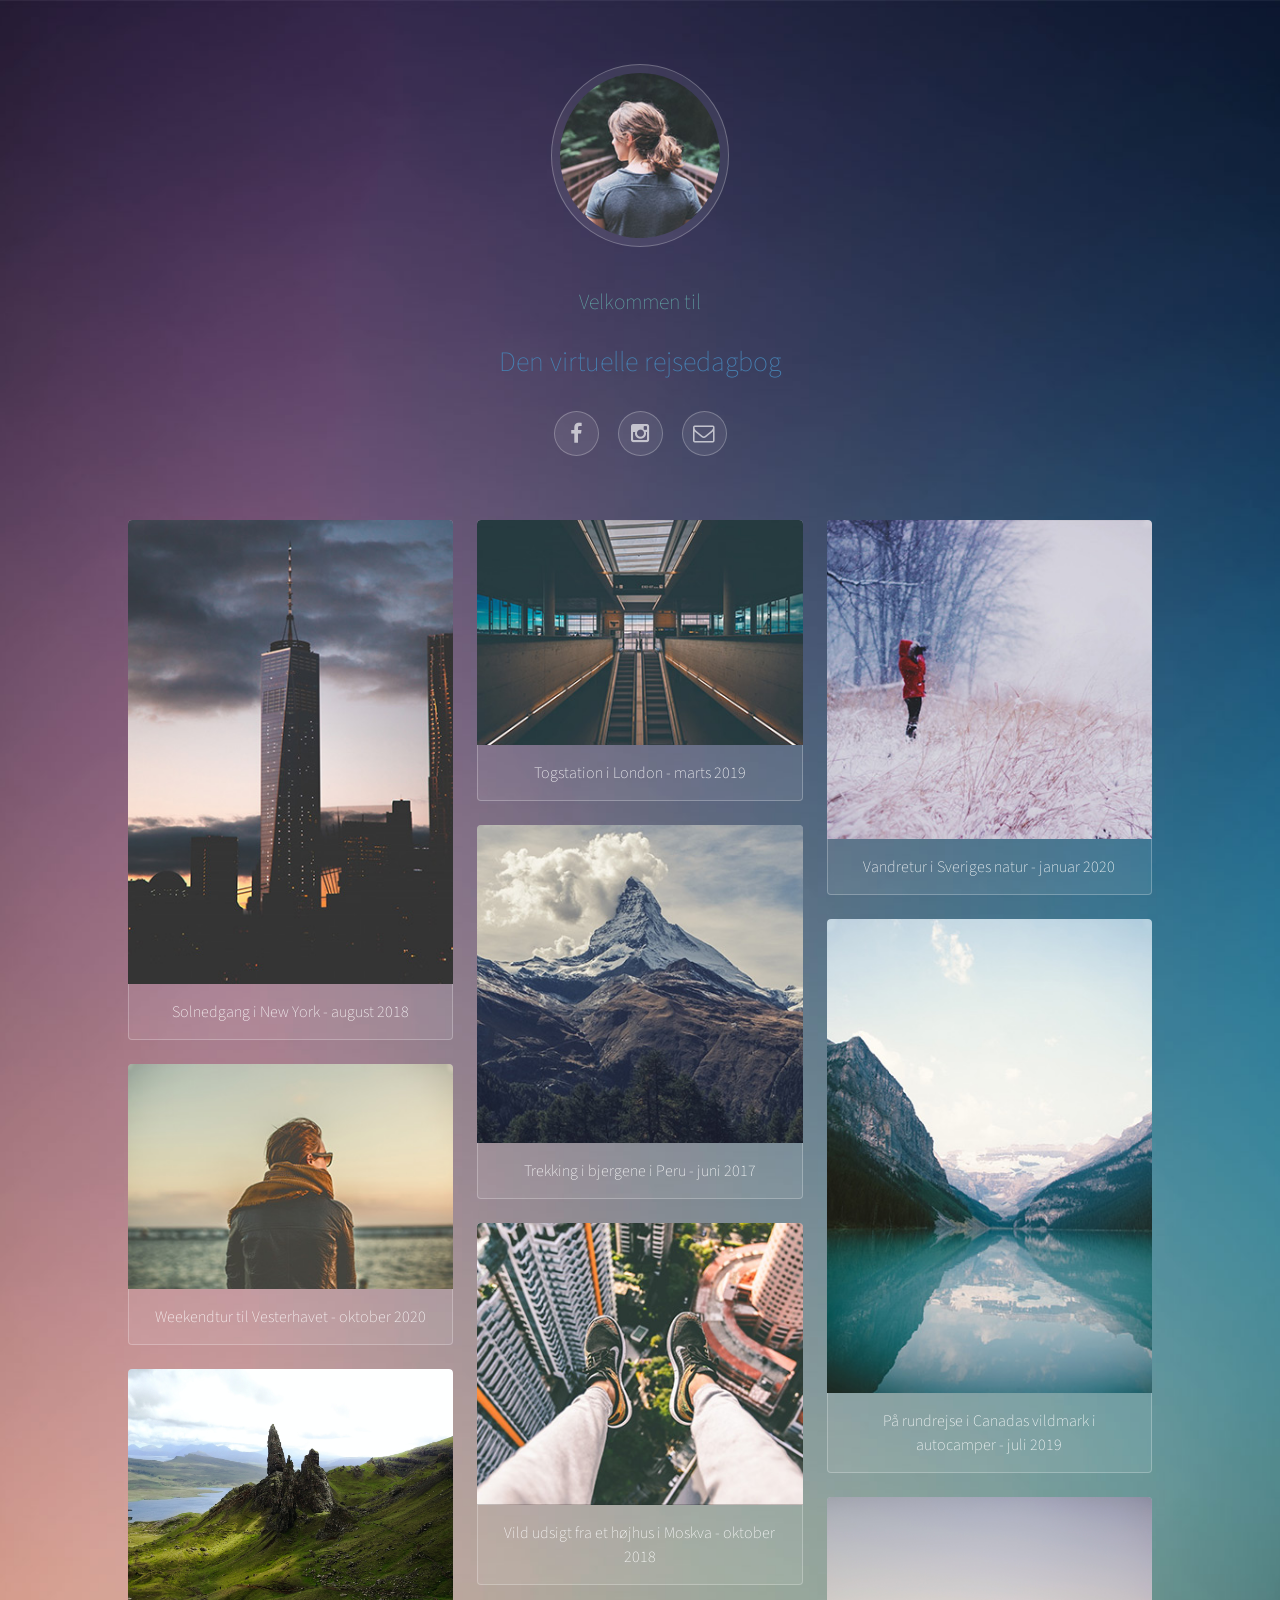
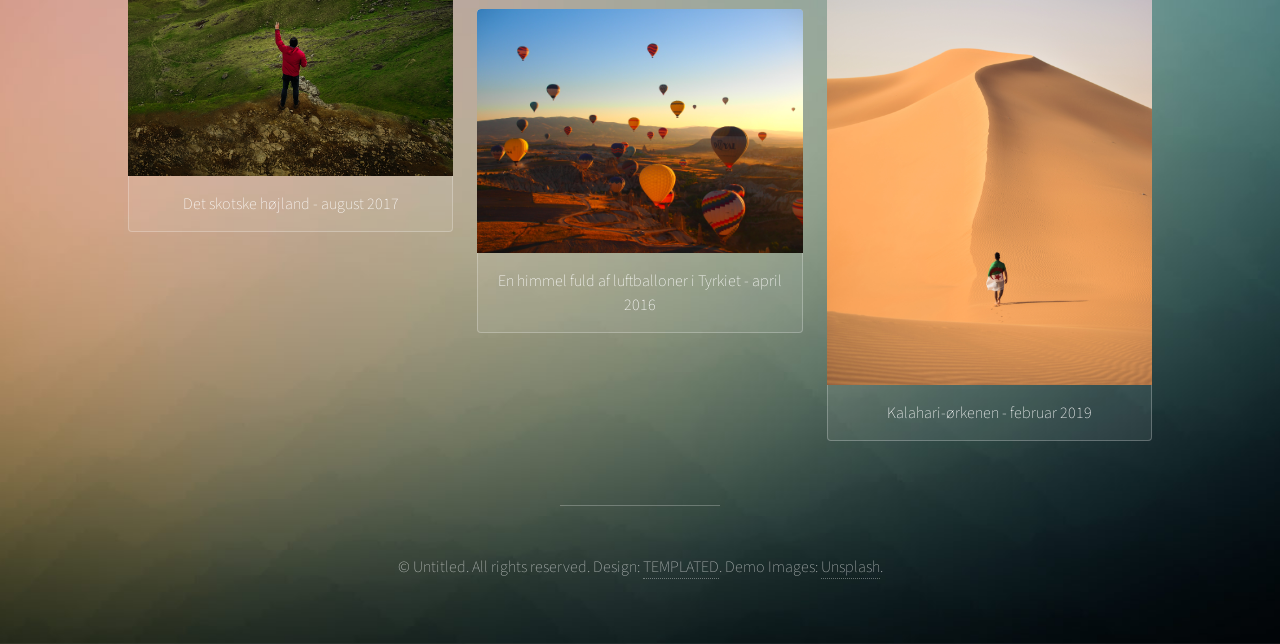
==== index.html @ 6061b87e "sgsg" ====
<!DOCTYPE HTML>
<!--
	Visualize by TEMPLATED
	templated.co @templatedco
	Released for free under the Creative Commons Attribution 3.0 license (templated.co/license)
-->
<html>
	<head>
		<title>Den virtuelle rejsedagbog</title>
		<meta charset="utf-8" />
		<meta name="viewport" content="width=device-width, initial-scale=1" />
		<link rel="stylesheet" href="assets/css/main.css" />
	</head>
	<body>

		<!-- Wrapper -->
			<div id="wrapper">

				<!-- Header -->
					<header id="header">
						<span class="avatar"><img src="images/avatar.jpg" alt="" /></span>

						<h2 style="color:CadetBlue;">Velkommen til</h2>

						<h1 style="color:SteelBlue;">Den virtuelle rejsedagbog</h1>
						<ul class="icons">
							<li><a href="#" class="icon style2 fa-facebook"><span class="label">Facebook</span></a></li>
							<li><a href="#" class="icon style2 fa-instagram"><span class="label">Instagram</span></a></li>
							<li><a href="#" class="icon style2 fa-envelope-o"><span class="label">Email</span></a></li>
						</ul>
					</header>

				<!-- Main -->
					<section id="main">

						<!-- Thumbnails -->
							<section class="thumbnails">
								<div>
									<a href="images/fulls/01.jpg">
										<img src="images/thumbs/01.jpg" alt="" />
										<h3>Solnedgang i New York - august 2018</h3>

									</a>
									<a href="images/fulls/02.jpg">
										<img src="images/thumbs/02.jpg" alt="" />
										<h3>Weekendtur til Vesterhavet - oktober 2020</h3>
									</a>
									<a href="images/fulls/08.jpg">
										<img src="images/thumbs/08.jpg" alt="" />
										<h3>Det skotske højland - august 2017</h3>

									</a>
								</div>
								<div>
									<a href="images/fulls/03.jpg">
										<img src="images/thumbs/03.jpg" alt="" />
										<h3>Togstation i London - marts 2019</h3>
									</a>
									<a href="images/fulls/04.jpg">
										<img src="images/thumbs/04.jpg" alt="" />
										<h3>Trekking i bjergene i Peru - juni 2017</h3>
									</a>
									<a href="images/fulls/05.jpg">
										<img src="images/thumbs/05.jpg" alt="" />
										<h3>Vild udsigt fra et højhus i Moskva - oktober 2018</h3>
									</a>
									<a href="images/fulls/10.jpg">
										<img src="images/thumbs/10.jpg" alt="" />
										<h3>En himmel fuld af luftballoner i Tyrkiet - april 2016</h3>
									</a>
								</div>
								<div>
									<a href="images/fulls/06.jpg">
										<img src="images/thumbs/06.jpg" alt="" />
										<h3>Vandretur i Sveriges natur - januar 2020</h3>
									</a>
									<a href="images/fulls/07.jpg">
										<img src="images/thumbs/07.jpg" alt="" />
										<h3>På rundrejse i Canadas vildmark i autocamper - juli 2019</h3>
									</a>
									<a href="images/fulls/09.jpg">
										<img src="images/thumbs/09.jpg" alt="" />
										<h3>Kalahari-ørkenen - februar 2019</h3>
									</a>
								</div>
							</section>

					</section>

				<!-- Footer -->
					<footer id="footer">
						<p>&copy; Untitled. All rights reserved. Design: <a href="http://templated.co">TEMPLATED</a>. Demo Images: <a href="http://unsplash.com">Unsplash</a>.</p>
					</footer>

			</div>

		<!-- Scripts -->
			<script src="assets/js/jquery.min.js"></script>
			<script src="assets/js/jquery.poptrox.min.js"></script>
			<script src="assets/js/skel.min.js"></script>
			<script src="assets/js/main.js"></script>

	</body>
</html>
---- assets/css/main.css ----
@charset "UTF-8";
@import url(font-awesome.min.css);
@import url("http://fonts.googleapis.com/css?family=Source+Sans+Pro:200");

/*
	Visualize by TEMPLATED
	templated.co @templatedco
	Released for free under the Creative Commons Attribution 3.0 license (templated.co/license)
*/

/* Reset */

	html, body, div, span, applet, object, iframe, h1, h2, h3, h4, h5, h6, p, blockquote, pre, a, abbr, acronym, address, big, cite, code, del, dfn, em, img, ins, kbd, q, s, samp, small, strike, strong, sub, sup, tt, var, b, u, i, center, dl, dt, dd, ol, ul, li, fieldset, form, label, legend, table, caption, tbody, tfoot, thead, tr, th, td, article, aside, canvas, details, embed, figure, figcaption, footer, header, hgroup, menu, nav, output, ruby, section, summary, time, mark, audio, video {
		margin: 0;
		padding: 0;
		border: 0;
		font-size: 100%;
		font: inherit;
		vertical-align: baseline;
	}

	article, aside, details, figcaption, figure, footer, header, hgroup, menu, nav, section {
		display: block;
	}

	body {
		line-height: 1;
	}

	ol, ul {
		list-style: none;
	}

	blockquote, q {
		quotes: none;
	}

	blockquote:before, blockquote:after, q:before, q:after {
		content: '';
		content: none;
	}

	table {
		border-collapse: collapse;
		border-spacing: 0;
	}

	body {
		-webkit-text-size-adjust: none;
	}

/* Box Model */

	*, *:before, *:after {
		-moz-box-sizing: border-box;
		-webkit-box-sizing: border-box;
		box-sizing: border-box;
	}

/* Grid */

	.row {
		border-bottom: solid 1px transparent;
		-moz-box-sizing: border-box;
		-webkit-box-sizing: border-box;
		box-sizing: border-box;
	}

	.row > * {
		float: left;
		-moz-box-sizing: border-box;
		-webkit-box-sizing: border-box;
		box-sizing: border-box;
	}

	.row:after, .row:before {
		content: '';
		display: block;
		clear: both;
		height: 0;
	}

	.row.uniform > * > :first-child {
		margin-top: 0;
	}

	.row.uniform > * > :last-child {
		margin-bottom: 0;
	}

	.row.\30 \25 > * {
		padding: 0 0 0 0em;
	}

	.row.\30 \25 {
		margin: 0 0 -1px 0em;
	}

	.row.uniform.\30 \25 > * {
		padding: 0em 0 0 0em;
	}

	.row.uniform.\30 \25 {
		margin: 0em 0 -1px 0em;
	}

	.row > * {
		padding: 0 0 0 2em;
	}

	.row {
		margin: 0 0 -1px -2em;
	}

	.row.uniform > * {
		padding: 2em 0 0 2em;
	}

	.row.uniform {
		margin: -2em 0 -1px -2em;
	}

	.row.\32 00\25 > * {
		padding: 0 0 0 4em;
	}

	.row.\32 00\25 {
		margin: 0 0 -1px -4em;
	}

	.row.uniform.\32 00\25 > * {
		padding: 4em 0 0 4em;
	}

	.row.uniform.\32 00\25 {
		margin: -4em 0 -1px -4em;
	}

	.row.\31 50\25 > * {
		padding: 0 0 0 3em;
	}

	.row.\31 50\25 {
		margin: 0 0 -1px -3em;
	}

	.row.uniform.\31 50\25 > * {
		padding: 3em 0 0 3em;
	}

	.row.uniform.\31 50\25 {
		margin: -3em 0 -1px -3em;
	}

	.row.\35 0\25 > * {
		padding: 0 0 0 1em;
	}

	.row.\35 0\25 {
		margin: 0 0 -1px -1em;
	}

	.row.uniform.\35 0\25 > * {
		padding: 1em 0 0 1em;
	}

	.row.uniform.\35 0\25 {
		margin: -1em 0 -1px -1em;
	}

	.row.\32 5\25 > * {
		padding: 0 0 0 0.5em;
	}

	.row.\32 5\25 {
		margin: 0 0 -1px -0.5em;
	}

	.row.uniform.\32 5\25 > * {
		padding: 0.5em 0 0 0.5em;
	}

	.row.uniform.\32 5\25 {
		margin: -0.5em 0 -1px -0.5em;
	}

	.\31 2u, .\31 2u\24 {
		width: 100%;
		clear: none;
		margin-left: 0;
	}

	.\31 1u, .\31 1u\24 {
		width: 91.6666666667%;
		clear: none;
		margin-left: 0;
	}

	.\31 0u, .\31 0u\24 {
		width: 83.3333333333%;
		clear: none;
		margin-left: 0;
	}

	.\39 u, .\39 u\24 {
		width: 75%;
		clear: none;
		margin-left: 0;
	}

	.\38 u, .\38 u\24 {
		width: 66.6666666667%;
		clear: none;
		margin-left: 0;
	}

	.\37 u, .\37 u\24 {
		width: 58.3333333333%;
		clear: none;
		margin-left: 0;
	}

	.\36 u, .\36 u\24 {
		width: 50%;
		clear: none;
		margin-left: 0;
	}

	.\35 u, .\35 u\24 {
		width: 41.6666666667%;
		clear: none;
		margin-left: 0;
	}

	.\34 u, .\34 u\24 {
		width: 33.3333333333%;
		clear: none;
		margin-left: 0;
	}

	.\33 u, .\33 u\24 {
		width: 25%;
		clear: none;
		margin-left: 0;
	}

	.\32 u, .\32 u\24 {
		width: 16.6666666667%;
		clear: none;
		margin-left: 0;
	}

	.\31 u, .\31 u\24 {
		width: 8.3333333333%;
		clear: none;
		margin-left: 0;
	}

	.\31 2u\24 + *,
	.\31 1u\24 + *,
	.\31 0u\24 + *,
	.\39 u\24 + *,
	.\38 u\24 + *,
	.\37 u\24 + *,
	.\36 u\24 + *,
	.\35 u\24 + *,
	.\34 u\24 + *,
	.\33 u\24 + *,
	.\32 u\24 + *,
	.\31 u\24 + * {
		clear: left;
	}

	.\-11u {
		margin-left: 91.66667%;
	}

	.\-10u {
		margin-left: 83.33333%;
	}

	.\-9u {
		margin-left: 75%;
	}

	.\-8u {
		margin-left: 66.66667%;
	}

	.\-7u {
		margin-left: 58.33333%;
	}

	.\-6u {
		margin-left: 50%;
	}

	.\-5u {
		margin-left: 41.66667%;
	}

	.\-4u {
		margin-left: 33.33333%;
	}

	.\-3u {
		margin-left: 25%;
	}

	.\-2u {
		margin-left: 16.66667%;
	}

	.\-1u {
		margin-left: 8.33333%;
	}

	@media screen and (max-width: 1680px) {

		.row > * {
			padding: 0 0 0 2em;
		}

		.row {
			margin: 0 0 -1px -2em;
		}

		.row.uniform > * {
			padding: 2em 0 0 2em;
		}

		.row.uniform {
			margin: -2em 0 -1px -2em;
		}

		.row.\32 00\25 > * {
			padding: 0 0 0 4em;
		}

		.row.\32 00\25 {
			margin: 0 0 -1px -4em;
		}

		.row.uniform.\32 00\25 > * {
			padding: 4em 0 0 4em;
		}

		.row.uniform.\32 00\25 {
			margin: -4em 0 -1px -4em;
		}

		.row.\31 50\25 > * {
			padding: 0 0 0 3em;
		}

		.row.\31 50\25 {
			margin: 0 0 -1px -3em;
		}

		.row.uniform.\31 50\25 > * {
			padding: 3em 0 0 3em;
		}

		.row.uniform.\31 50\25 {
			margin: -3em 0 -1px -3em;
		}

		.row.\35 0\25 > * {
			padding: 0 0 0 1em;
		}

		.row.\35 0\25 {
			margin: 0 0 -1px -1em;
		}

		.row.uniform.\35 0\25 > * {
			padding: 1em 0 0 1em;
		}

		.row.uniform.\35 0\25 {
			margin: -1em 0 -1px -1em;
		}

		.row.\32 5\25 > * {
			padding: 0 0 0 0.5em;
		}

		.row.\32 5\25 {
			margin: 0 0 -1px -0.5em;
		}

		.row.uniform.\32 5\25 > * {
			padding: 0.5em 0 0 0.5em;
		}

		.row.uniform.\32 5\25 {
			margin: -0.5em 0 -1px -0.5em;
		}

		.\31 2u\28xlarge\29, .\31 2u\24\28xlarge\29 {
			width: 100%;
			clear: none;
			margin-left: 0;
		}

		.\31 1u\28xlarge\29, .\31 1u\24\28xlarge\29 {
			width: 91.6666666667%;
			clear: none;
			margin-left: 0;
		}

		.\31 0u\28xlarge\29, .\31 0u\24\28xlarge\29 {
			width: 83.3333333333%;
			clear: none;
			margin-left: 0;
		}

		.\39 u\28xlarge\29, .\39 u\24\28xlarge\29 {
			width: 75%;
			clear: none;
			margin-left: 0;
		}

		.\38 u\28xlarge\29, .\38 u\24\28xlarge\29 {
			width: 66.6666666667%;
			clear: none;
			margin-left: 0;
		}

		.\37 u\28xlarge\29, .\37 u\24\28xlarge\29 {
			width: 58.3333333333%;
			clear: none;
			margin-left: 0;
		}

		.\36 u\28xlarge\29, .\36 u\24\28xlarge\29 {
			width: 50%;
			clear: none;
			margin-left: 0;
		}

		.\35 u\28xlarge\29, .\35 u\24\28xlarge\29 {
			width: 41.6666666667%;
			clear: none;
			margin-left: 0;
		}

		.\34 u\28xlarge\29, .\34 u\24\28xlarge\29 {
			width: 33.3333333333%;
			clear: none;
			margin-left: 0;
		}

		.\33 u\28xlarge\29, .\33 u\24\28xlarge\29 {
			width: 25%;
			clear: none;
			margin-left: 0;
		}

		.\32 u\28xlarge\29, .\32 u\24\28xlarge\29 {
			width: 16.6666666667%;
			clear: none;
			margin-left: 0;
		}

		.\31 u\28xlarge\29, .\31 u\24\28xlarge\29 {
			width: 8.3333333333%;
			clear: none;
			margin-left: 0;
		}

		.\31 2u\24\28xlarge\29 + *,
		.\31 1u\24\28xlarge\29 + *,
		.\31 0u\24\28xlarge\29 + *,
		.\39 u\24\28xlarge\29 + *,
		.\38 u\24\28xlarge\29 + *,
		.\37 u\24\28xlarge\29 + *,
		.\36 u\24\28xlarge\29 + *,
		.\35 u\24\28xlarge\29 + *,
		.\34 u\24\28xlarge\29 + *,
		.\33 u\24\28xlarge\29 + *,
		.\32 u\24\28xlarge\29 + *,
		.\31 u\24\28xlarge\29 + * {
			clear: left;
		}

		.\-11u\28xlarge\29 {
			margin-left: 91.66667%;
		}

		.\-10u\28xlarge\29 {
			margin-left: 83.33333%;
		}

		.\-9u\28xlarge\29 {
			margin-left: 75%;
		}

		.\-8u\28xlarge\29 {
			margin-left: 66.66667%;
		}

		.\-7u\28xlarge\29 {
			margin-left: 58.33333%;
		}

		.\-6u\28xlarge\29 {
			margin-left: 50%;
		}

		.\-5u\28xlarge\29 {
			margin-left: 41.66667%;
		}

		.\-4u\28xlarge\29 {
			margin-left: 33.33333%;
		}

		.\-3u\28xlarge\29 {
			margin-left: 25%;
		}

		.\-2u\28xlarge\29 {
			margin-left: 16.66667%;
		}

		.\-1u\28xlarge\29 {
			margin-left: 8.33333%;
		}

	}

	@media screen and (max-width: 1280px) {

		.row > * {
			padding: 0 0 0 2em;
		}

		.row {
			margin: 0 0 -1px -2em;
		}

		.row.uniform > * {
			padding: 2em 0 0 2em;
		}

		.row.uniform {
			margin: -2em 0 -1px -2em;
		}

		.row.\32 00\25 > * {
			padding: 0 0 0 4em;
		}

		.row.\32 00\25 {
			margin: 0 0 -1px -4em;
		}

		.row.uniform.\32 00\25 > * {
			padding: 4em 0 0 4em;
		}

		.row.uniform.\32 00\25 {
			margin: -4em 0 -1px -4em;
		}

		.row.\31 50\25 > * {
			padding: 0 0 0 3em;
		}

		.row.\31 50\25 {
			margin: 0 0 -1px -3em;
		}

		.row.uniform.\31 50\25 > * {
			padding: 3em 0 0 3em;
		}

		.row.uniform.\31 50\25 {
			margin: -3em 0 -1px -3em;
		}

		.row.\35 0\25 > * {
			padding: 0 0 0 1em;
		}

		.row.\35 0\25 {
			margin: 0 0 -1px -1em;
		}

		.row.uniform.\35 0\25 > * {
			padding: 1em 0 0 1em;
		}

		.row.uniform.\35 0\25 {
			margin: -1em 0 -1px -1em;
		}

		.row.\32 5\25 > * {
			padding: 0 0 0 0.5em;
		}

		.row.\32 5\25 {
			margin: 0 0 -1px -0.5em;
		}

		.row.uniform.\32 5\25 > * {
			padding: 0.5em 0 0 0.5em;
		}

		.row.uniform.\32 5\25 {
			margin: -0.5em 0 -1px -0.5em;
		}

		.\31 2u\28large\29, .\31 2u\24\28large\29 {
			width: 100%;
			clear: none;
			margin-left: 0;
		}

		.\31 1u\28large\29, .\31 1u\24\28large\29 {
			width: 91.6666666667%;
			clear: none;
			margin-left: 0;
		}

		.\31 0u\28large\29, .\31 0u\24\28large\29 {
			width: 83.3333333333%;
			clear: none;
			margin-left: 0;
		}

		.\39 u\28large\29, .\39 u\24\28large\29 {
			width: 75%;
			clear: none;
			margin-left: 0;
		}

		.\38 u\28large\29, .\38 u\24\28large\29 {
			width: 66.6666666667%;
			clear: none;
			margin-left: 0;
		}

		.\37 u\28large\29, .\37 u\24\28large\29 {
			width: 58.3333333333%;
			clear: none;
			margin-left: 0;
		}

		.\36 u\28large\29, .\36 u\24\28large\29 {
			width: 50%;
			clear: none;
			margin-left: 0;
		}

		.\35 u\28large\29, .\35 u\24\28large\29 {
			width: 41.6666666667%;
			clear: none;
			margin-left: 0;
		}

		.\34 u\28large\29, .\34 u\24\28large\29 {
			width: 33.3333333333%;
			clear: none;
			margin-left: 0;
		}

		.\33 u\28large\29, .\33 u\24\28large\29 {
			width: 25%;
			clear: none;
			margin-left: 0;
		}

		.\32 u\28large\29, .\32 u\24\28large\29 {
			width: 16.6666666667%;
			clear: none;
			margin-left: 0;
		}

		.\31 u\28large\29, .\31 u\24\28large\29 {
			width: 8.3333333333%;
			clear: none;
			margin-left: 0;
		}

		.\31 2u\24\28large\29 + *,
		.\31 1u\24\28large\29 + *,
		.\31 0u\24\28large\29 + *,
		.\39 u\24\28large\29 + *,
		.\38 u\24\28large\29 + *,
		.\37 u\24\28large\29 + *,
		.\36 u\24\28large\29 + *,
		.\35 u\24\28large\29 + *,
		.\34 u\24\28large\29 + *,
		.\33 u\24\28large\29 + *,
		.\32 u\24\28large\29 + *,
		.\31 u\24\28large\29 + * {
			clear: left;
		}

		.\-11u\28large\29 {
			margin-left: 91.66667%;
		}

		.\-10u\28large\29 {
			margin-left: 83.33333%;
		}

		.\-9u\28large\29 {
			margin-left: 75%;
		}

		.\-8u\28large\29 {
			margin-left: 66.66667%;
		}

		.\-7u\28large\29 {
			margin-left: 58.33333%;
		}

		.\-6u\28large\29 {
			margin-left: 50%;
		}

		.\-5u\28large\29 {
			margin-left: 41.66667%;
		}

		.\-4u\28large\29 {
			margin-left: 33.33333%;
		}

		.\-3u\28large\29 {
			margin-left: 25%;
		}

		.\-2u\28large\29 {
			margin-left: 16.66667%;
		}

		.\-1u\28large\29 {
			margin-left: 8.33333%;
		}

	}

	@media screen and (max-width: 980px) {

		.row > * {
			padding: 0 0 0 2em;
		}

		.row {
			margin: 0 0 -1px -2em;
		}

		.row.uniform > * {
			padding: 2em 0 0 2em;
		}

		.row.uniform {
			margin: -2em 0 -1px -2em;
		}

		.row.\32 00\25 > * {
			padding: 0 0 0 4em;
		}

		.row.\32 00\25 {
			margin: 0 0 -1px -4em;
		}

		.row.uniform.\32 00\25 > * {
			padding: 4em 0 0 4em;
		}

		.row.uniform.\32 00\25 {
			margin: -4em 0 -1px -4em;
		}

		.row.\31 50\25 > * {
			padding: 0 0 0 3em;
		}

		.row.\31 50\25 {
			margin: 0 0 -1px -3em;
		}

		.row.uniform.\31 50\25 > * {
			padding: 3em 0 0 3em;
		}

		.row.uniform.\31 50\25 {
			margin: -3em 0 -1px -3em;
		}

		.row.\35 0\25 > * {
			padding: 0 0 0 1em;
		}

		.row.\35 0\25 {
			margin: 0 0 -1px -1em;
		}

		.row.uniform.\35 0\25 > * {
			padding: 1em 0 0 1em;
		}

		.row.uniform.\35 0\25 {
			margin: -1em 0 -1px -1em;
		}

		.row.\32 5\25 > * {
			padding: 0 0 0 0.5em;
		}

		.row.\32 5\25 {
			margin: 0 0 -1px -0.5em;
		}

		.row.uniform.\32 5\25 > * {
			padding: 0.5em 0 0 0.5em;
		}

		.row.uniform.\32 5\25 {
			margin: -0.5em 0 -1px -0.5em;
		}

		.\31 2u\28medium\29, .\31 2u\24\28medium\29 {
			width: 100%;
			clear: none;
			margin-left: 0;
		}

		.\31 1u\28medium\29, .\31 1u\24\28medium\29 {
			width: 91.6666666667%;
			clear: none;
			margin-left: 0;
		}

		.\31 0u\28medium\29, .\31 0u\24\28medium\29 {
			width: 83.3333333333%;
			clear: none;
			margin-left: 0;
		}

		.\39 u\28medium\29, .\39 u\24\28medium\29 {
			width: 75%;
			clear: none;
			margin-left: 0;
		}

		.\38 u\28medium\29, .\38 u\24\28medium\29 {
			width: 66.6666666667%;
			clear: none;
			margin-left: 0;
		}

		.\37 u\28medium\29, .\37 u\24\28medium\29 {
			width: 58.3333333333%;
			clear: none;
			margin-left: 0;
		}

		.\36 u\28medium\29, .\36 u\24\28medium\29 {
			width: 50%;
			clear: none;
			margin-left: 0;
		}

		.\35 u\28medium\29, .\35 u\24\28medium\29 {
			width: 41.6666666667%;
			clear: none;
			margin-left: 0;
		}

		.\34 u\28medium\29, .\34 u\24\28medium\29 {
			width: 33.3333333333%;
			clear: none;
			margin-left: 0;
		}

		.\33 u\28medium\29, .\33 u\24\28medium\29 {
			width: 25%;
			clear: none;
			margin-left: 0;
		}

		.\32 u\28medium\29, .\32 u\24\28medium\29 {
			width: 16.6666666667%;
			clear: none;
			margin-left: 0;
		}

		.\31 u\28medium\29, .\31 u\24\28medium\29 {
			width: 8.3333333333%;
			clear: none;
			margin-left: 0;
		}

		.\31 2u\24\28medium\29 + *,
		.\31 1u\24\28medium\29 + *,
		.\31 0u\24\28medium\29 + *,
		.\39 u\24\28medium\29 + *,
		.\38 u\24\28medium\29 + *,
		.\37 u\24\28medium\29 + *,
		.\36 u\24\28medium\29 + *,
		.\35 u\24\28medium\29 + *,
		.\34 u\24\28medium\29 + *,
		.\33 u\24\28medium\29 + *,
		.\32 u\24\28medium\29 + *,
		.\31 u\24\28medium\29 + * {
			clear: left;
		}

		.\-11u\28medium\29 {
			margin-left: 91.66667%;
		}

		.\-10u\28medium\29 {
			margin-left: 83.33333%;
		}

		.\-9u\28medium\29 {
			margin-left: 75%;
		}

		.\-8u\28medium\29 {
			margin-left: 66.66667%;
		}

		.\-7u\28medium\29 {
			margin-left: 58.33333%;
		}

		.\-6u\28medium\29 {
			margin-left: 50%;
		}

		.\-5u\28medium\29 {
			margin-left: 41.66667%;
		}

		.\-4u\28medium\29 {
			margin-left: 33.33333%;
		}

		.\-3u\28medium\29 {
			margin-left: 25%;
		}

		.\-2u\28medium\29 {
			margin-left: 16.66667%;
		}

		.\-1u\28medium\29 {
			margin-left: 8.33333%;
		}

	}

	@media screen and (max-width: 736px) {

		.row > * {
			padding: 0 0 0 2em;
		}

		.row {
			margin: 0 0 -1px -2em;
		}

		.row.uniform > * {
			padding: 2em 0 0 2em;
		}

		.row.uniform {
			margin: -2em 0 -1px -2em;
		}

		.row.\32 00\25 > * {
			padding: 0 0 0 4em;
		}

		.row.\32 00\25 {
			margin: 0 0 -1px -4em;
		}

		.row.uniform.\32 00\25 > * {
			padding: 4em 0 0 4em;
		}

		.row.uniform.\32 00\25 {
			margin: -4em 0 -1px -4em;
		}

		.row.\31 50\25 > * {
			padding: 0 0 0 3em;
		}

		.row.\31 50\25 {
			margin: 0 0 -1px -3em;
		}

		.row.uniform.\31 50\25 > * {
			padding: 3em 0 0 3em;
		}

		.row.uniform.\31 50\25 {
			margin: -3em 0 -1px -3em;
		}

		.row.\35 0\25 > * {
			padding: 0 0 0 1em;
		}

		.row.\35 0\25 {
			margin: 0 0 -1px -1em;
		}

		.row.uniform.\35 0\25 > * {
			padding: 1em 0 0 1em;
		}

		.row.uniform.\35 0\25 {
			margin: -1em 0 -1px -1em;
		}

		.row.\32 5\25 > * {
			padding: 0 0 0 0.5em;
		}

		.row.\32 5\25 {
			margin: 0 0 -1px -0.5em;
		}

		.row.uniform.\32 5\25 > * {
			padding: 0.5em 0 0 0.5em;
		}

		.row.uniform.\32 5\25 {
			margin: -0.5em 0 -1px -0.5em;
		}

		.\31 2u\28small\29, .\31 2u\24\28small\29 {
			width: 100%;
			clear: none;
			margin-left: 0;
		}

		.\31 1u\28small\29, .\31 1u\24\28small\29 {
			width: 91.6666666667%;
			clear: none;
			margin-left: 0;
		}

		.\31 0u\28small\29, .\31 0u\24\28small\29 {
			width: 83.3333333333%;
			clear: none;
			margin-left: 0;
		}

		.\39 u\28small\29, .\39 u\24\28small\29 {
			width: 75%;
			clear: none;
			margin-left: 0;
		}

		.\38 u\28small\29, .\38 u\24\28small\29 {
			width: 66.6666666667%;
			clear: none;
			margin-left: 0;
		}

		.\37 u\28small\29, .\37 u\24\28small\29 {
			width: 58.3333333333%;
			clear: none;
			margin-left: 0;
		}

		.\36 u\28small\29, .\36 u\24\28small\29 {
			width: 50%;
			clear: none;
			margin-left: 0;
		}

		.\35 u\28small\29, .\35 u\24\28small\29 {
			width: 41.6666666667%;
			clear: none;
			margin-left: 0;
		}

		.\34 u\28small\29, .\34 u\24\28small\29 {
			width: 33.3333333333%;
			clear: none;
			margin-left: 0;
		}

		.\33 u\28small\29, .\33 u\24\28small\29 {
			width: 25%;
			clear: none;
			margin-left: 0;
		}

		.\32 u\28small\29, .\32 u\24\28small\29 {
			width: 16.6666666667%;
			clear: none;
			margin-left: 0;
		}

		.\31 u\28small\29, .\31 u\24\28small\29 {
			width: 8.3333333333%;
			clear: none;
			margin-left: 0;
		}

		.\31 2u\24\28small\29 + *,
		.\31 1u\24\28small\29 + *,
		.\31 0u\24\28small\29 + *,
		.\39 u\24\28small\29 + *,
		.\38 u\24\28small\29 + *,
		.\37 u\24\28small\29 + *,
		.\36 u\24\28small\29 + *,
		.\35 u\24\28small\29 + *,
		.\34 u\24\28small\29 + *,
		.\33 u\24\28small\29 + *,
		.\32 u\24\28small\29 + *,
		.\31 u\24\28small\29 + * {
			clear: left;
		}

		.\-11u\28small\29 {
			margin-left: 91.66667%;
		}

		.\-10u\28small\29 {
			margin-left: 83.33333%;
		}

		.\-9u\28small\29 {
			margin-left: 75%;
		}

		.\-8u\28small\29 {
			margin-left: 66.66667%;
		}

		.\-7u\28small\29 {
			margin-left: 58.33333%;
		}

		.\-6u\28small\29 {
			margin-left: 50%;
		}

		.\-5u\28small\29 {
			margin-left: 41.66667%;
		}

		.\-4u\28small\29 {
			margin-left: 33.33333%;
		}

		.\-3u\28small\29 {
			margin-left: 25%;
		}

		.\-2u\28small\29 {
			margin-left: 16.66667%;
		}

		.\-1u\28small\29 {
			margin-left: 8.33333%;
		}

	}

	@media screen and (max-width: 480px) {

		.row > * {
			padding: 0 0 0 2em;
		}

		.row {
			margin: 0 0 -1px -2em;
		}

		.row.uniform > * {
			padding: 2em 0 0 2em;
		}

		.row.uniform {
			margin: -2em 0 -1px -2em;
		}

		.row.\32 00\25 > * {
			padding: 0 0 0 4em;
		}

		.row.\32 00\25 {
			margin: 0 0 -1px -4em;
		}

		.row.uniform.\32 00\25 > * {
			padding: 4em 0 0 4em;
		}

		.row.uniform.\32 00\25 {
			margin: -4em 0 -1px -4em;
		}

		.row.\31 50\25 > * {
			padding: 0 0 0 3em;
		}

		.row.\31 50\25 {
			margin: 0 0 -1px -3em;
		}

		.row.uniform.\31 50\25 > * {
			padding: 3em 0 0 3em;
		}

		.row.uniform.\31 50\25 {
			margin: -3em 0 -1px -3em;
		}

		.row.\35 0\25 > * {
			padding: 0 0 0 1em;
		}

		.row.\35 0\25 {
			margin: 0 0 -1px -1em;
		}

		.row.uniform.\35 0\25 > * {
			padding: 1em 0 0 1em;
		}

		.row.uniform.\35 0\25 {
			margin: -1em 0 -1px -1em;
		}

		.row.\32 5\25 > * {
			padding: 0 0 0 0.5em;
		}

		.row.\32 5\25 {
			margin: 0 0 -1px -0.5em;
		}

		.row.uniform.\32 5\25 > * {
			padding: 0.5em 0 0 0.5em;
		}

		.row.uniform.\32 5\25 {
			margin: -0.5em 0 -1px -0.5em;
		}

		.\31 2u\28xsmall\29, .\31 2u\24\28xsmall\29 {
			width: 100%;
			clear: none;
			margin-left: 0;
		}

		.\31 1u\28xsmall\29, .\31 1u\24\28xsmall\29 {
			width: 91.6666666667%;
			clear: none;
			margin-left: 0;
		}

		.\31 0u\28xsmall\29, .\31 0u\24\28xsmall\29 {
			width: 83.3333333333%;
			clear: none;
			margin-left: 0;
		}

		.\39 u\28xsmall\29, .\39 u\24\28xsmall\29 {
			width: 75%;
			clear: none;
			margin-left: 0;
		}

		.\38 u\28xsmall\29, .\38 u\24\28xsmall\29 {
			width: 66.6666666667%;
			clear: none;
			margin-left: 0;
		}

		.\37 u\28xsmall\29, .\37 u\24\28xsmall\29 {
			width: 58.3333333333%;
			clear: none;
			margin-left: 0;
		}

		.\36 u\28xsmall\29, .\36 u\24\28xsmall\29 {
			width: 50%;
			clear: none;
			margin-left: 0;
		}

		.\35 u\28xsmall\29, .\35 u\24\28xsmall\29 {
			width: 41.6666666667%;
			clear: none;
			margin-left: 0;
		}

		.\34 u\28xsmall\29, .\34 u\24\28xsmall\29 {
			width: 33.3333333333%;
			clear: none;
			margin-left: 0;
		}

		.\33 u\28xsmall\29, .\33 u\24\28xsmall\29 {
			width: 25%;
			clear: none;
			margin-left: 0;
		}

		.\32 u\28xsmall\29, .\32 u\24\28xsmall\29 {
			width: 16.6666666667%;
			clear: none;
			margin-left: 0;
		}

		.\31 u\28xsmall\29, .\31 u\24\28xsmall\29 {
			width: 8.3333333333%;
			clear: none;
			margin-left: 0;
		}

		.\31 2u\24\28xsmall\29 + *,
		.\31 1u\24\28xsmall\29 + *,
		.\31 0u\24\28xsmall\29 + *,
		.\39 u\24\28xsmall\29 + *,
		.\38 u\24\28xsmall\29 + *,
		.\37 u\24\28xsmall\29 + *,
		.\36 u\24\28xsmall\29 + *,
		.\35 u\24\28xsmall\29 + *,
		.\34 u\24\28xsmall\29 + *,
		.\33 u\24\28xsmall\29 + *,
		.\32 u\24\28xsmall\29 + *,
		.\31 u\24\28xsmall\29 + * {
			clear: left;
		}

		.\-11u\28xsmall\29 {
			margin-left: 91.66667%;
		}

		.\-10u\28xsmall\29 {
			margin-left: 83.33333%;
		}

		.\-9u\28xsmall\29 {
			margin-left: 75%;
		}

		.\-8u\28xsmall\29 {
			margin-left: 66.66667%;
		}

		.\-7u\28xsmall\29 {
			margin-left: 58.33333%;
		}

		.\-6u\28xsmall\29 {
			margin-left: 50%;
		}

		.\-5u\28xsmall\29 {
			margin-left: 41.66667%;
		}

		.\-4u\28xsmall\29 {
			margin-left: 33.33333%;
		}

		.\-3u\28xsmall\29 {
			margin-left: 25%;
		}

		.\-2u\28xsmall\29 {
			margin-left: 16.66667%;
		}

		.\-1u\28xsmall\29 {
			margin-left: 8.33333%;
		}

	}

/* Basic */

	@-ms-viewport {
		width: device-width;
	}

	body {
		-ms-overflow-style: scrollbar;
	}

	@media screen and (max-width: 480px) {

		html, body {
			min-width: 320px;
		}

	}

	body {
		background-color: #000;
		background-image: url("../../images/bg.jpg");
		background-size: cover;
		background-position: top center;
	}

		body.is-loading *, body.is-loading *:before, body.is-loading *:after {
			-moz-animation: none !important;
			-webkit-animation: none !important;
			-ms-animation: none !important;
			animation: none !important;
			-moz-transition: none !important;
			-webkit-transition: none !important;
			-ms-transition: none !important;
			transition: none !important;
		}

/* Type */

	body, input, select, textarea {
		color: rgba(255, 255, 255, 0.65);
		font-family: "Source Sans Pro", Helvetica, sans-serif;
		font-size: 13pt;
		font-weight: 200;
		line-height: 1.65;
	}

		@media screen and (max-width: 1280px) {

			body, input, select, textarea {
				font-size: 12pt;
			}

		}

	a {
		color: inherit;
		text-decoration: none;
		border-bottom: dotted 1px rgba(255, 255, 255, 0.35);
		-moz-transition: border-bottom-color 0.2s ease-in-out, color 0.2s ease-in-out;
		-webkit-transition: border-bottom-color 0.2s ease-in-out, color 0.2s ease-in-out;
		-ms-transition: border-bottom-color 0.2s ease-in-out, color 0.2s ease-in-out;
		transition: border-bottom-color 0.2s ease-in-out, color 0.2s ease-in-out;
	}

		a:hover {
			color: #ffffff;
			border-bottom-color: transparent;
		}

	strong, b {
		color: #ffffff;
		font-weight: 200;
	}

	em, i {
		font-style: italic;
	}

	p {
		margin: 0 0 2em 0;
	}

	h1, h2, h3, h4, h5, h6 {
		color: #ffffff;
		font-weight: 200;
		line-height: 1.5;
		margin: 0 0 1em 0;
	}

		h1 a, h2 a, h3 a, h4 a, h5 a, h6 a {
			color: inherit;
			text-decoration: none;
		}

		@media screen and (max-width: 980px) {

			h1 br, h2 br, h3 br, h4 br, h5 br, h6 br {
				display: none;
			}

		}

	h1 {
		font-size: 1.75em;
	}

		@media screen and (max-width: 980px) {

			h1 {
				font-size: 1.5em;
			}

		}

		@media screen and (max-width: 736px) {

			h1 {
				font-size: 1.25em;
			}

		}

	h2 {
		font-size: 1.35em;
	}

		@media screen and (max-width: 736px) {

			h2 {
				font-size: 1em;
			}

		}

	h3 {
		font-size: 1em;
	}

	h4 {
		font-size: 1em;
	}

	h5 {
		font-size: 0.9em;
	}

	h6 {
		font-size: 0.7em;
	}

	sub {
		font-size: 0.8em;
		position: relative;
		top: 0.5em;
	}

	sup {
		font-size: 0.8em;
		position: relative;
		top: -0.5em;
	}

	blockquote {
		border-left: solid 4px rgba(255, 255, 255, 0.25);
		font-style: italic;
		margin: 0 0 2em 0;
		padding: 0.5em 0 0.5em 2em;
	}

	code {
		background: rgba(255, 255, 255, 0.075);
		border-radius: 4px;
		border: solid 1px rgba(255, 255, 255, 0.25);
		font-family: "Courier New", monospace;
		font-size: 0.9em;
		margin: 0 0.25em;
		padding: 0.25em 0.65em;
	}

	pre {
		-webkit-overflow-scrolling: touch;
		font-family: "Courier New", monospace;
		font-size: 0.9em;
		margin: 0 0 2em 0;
	}

		pre code {
			display: block;
			line-height: 1.75;
			padding: 1em 1.5em;
			overflow-x: auto;
		}

	hr {
		border: 0;
		border-bottom: solid 1px rgba(255, 255, 255, 0.25);
		margin: 2em 0;
	}

		hr.major {
			margin: 3em 0;
		}

	.align-left {
		text-align: left;
	}

	.align-center {
		text-align: center;
	}

	.align-right {
		text-align: right;
	}

/* Section/Article */

	section.special, article.special {
		text-align: center;
	}

	header p {
		color: rgba(255, 255, 255, 0.35);
		position: relative;
		margin: 0 0 1.5em 0;
	}

	header h2 + p {
		font-size: 1.25em;
		margin-top: -1em;
	}

	header h3 + p {
		font-size: 1.1em;
		margin-top: -0.8em;
	}

	header h4 + p,
	header h5 + p,
	header h6 + p {
		font-size: 0.9em;
		margin-top: -0.6em;
	}

/* Form */

	form {
		margin: 0 0 2em 0;
	}

	label {
		color: #ffffff;
		display: block;
		font-size: 0.9em;
		font-weight: 200;
		margin: 0 0 1em 0;
	}

	input[type="text"],
	input[type="password"],
	input[type="email"],
	input[type="tel"],
	select,
	textarea {
		-moz-appearance: none;
		-webkit-appearance: none;
		-ms-appearance: none;
		appearance: none;
		background: rgba(255, 255, 255, 0.075);
		border-radius: 4px;
		border: none;
		border: solid 1px rgba(255, 255, 255, 0.25);
		color: inherit;
		display: block;
		outline: 0;
		padding: 0 1em;
		text-decoration: none;
		width: 100%;
	}

		input[type="text"]:invalid,
		input[type="password"]:invalid,
		input[type="email"]:invalid,
		input[type="tel"]:invalid,
		select:invalid,
		textarea:invalid {
			box-shadow: none;
		}

		input[type="text"]:focus,
		input[type="password"]:focus,
		input[type="email"]:focus,
		input[type="tel"]:focus,
		select:focus,
		textarea:focus {
			border-color: #FF6382;
			box-shadow: 0 0 0 1px #FF6382;
		}

	.select-wrapper {
		text-decoration: none;
		display: block;
		position: relative;
	}

		.select-wrapper:before {
			content: "";
			-moz-osx-font-smoothing: grayscale;
			-webkit-font-smoothing: antialiased;
			font-family: FontAwesome;
			font-style: normal;
			font-weight: normal;
			text-transform: none !important;
		}

		.select-wrapper:before {
			color: rgba(255, 255, 255, 0.25);
			display: block;
			height: 2.75em;
			line-height: 2.75em;
			pointer-events: none;
			position: absolute;
			right: 0;
			text-align: center;
			top: 0;
			width: 2.75em;
		}

		.select-wrapper select::-ms-expand {
			display: none;
		}

	input[type="text"],
	input[type="password"],
	input[type="email"],
	select {
		height: 2.75em;
	}

	textarea {
		padding: 0.75em 1em;
	}

	input[type="checkbox"],
	input[type="radio"] {
		-moz-appearance: none;
		-webkit-appearance: none;
		-ms-appearance: none;
		appearance: none;
		display: block;
		float: left;
		margin-right: -2em;
		opacity: 0;
		width: 1em;
		z-index: -1;
	}

		input[type="checkbox"] + label,
		input[type="radio"] + label {
			text-decoration: none;
			color: rgba(255, 255, 255, 0.65);
			cursor: pointer;
			display: inline-block;
			font-size: 1em;
			font-weight: 200;
			padding-left: 2.4em;
			padding-right: 0.75em;
			position: relative;
		}

			input[type="checkbox"] + label:before,
			input[type="radio"] + label:before {
				-moz-osx-font-smoothing: grayscale;
				-webkit-font-smoothing: antialiased;
				font-family: FontAwesome;
				font-style: normal;
				font-weight: normal;
				text-transform: none !important;
			}

			input[type="checkbox"] + label:before,
			input[type="radio"] + label:before {
				background: rgba(255, 255, 255, 0.075);
				border-radius: 4px;
				border: solid 1px rgba(255, 255, 255, 0.25);
				content: '';
				display: inline-block;
				height: 1.65em;
				left: 0;
				line-height: 1.58125em;
				position: absolute;
				text-align: center;
				top: 0;
				width: 1.65em;
			}

		input[type="checkbox"]:checked + label:before,
		input[type="radio"]:checked + label:before {
			background: #FF6382;
			border-color: #FF6382;
			color: #ffffff;
			content: '\f00c';
		}

		input[type="checkbox"]:focus + label:before,
		input[type="radio"]:focus + label:before {
			border-color: #FF6382;
			box-shadow: 0 0 0 1px #FF6382;
		}

	input[type="checkbox"] + label:before {
		border-radius: 4px;
	}

	input[type="radio"] + label:before {
		border-radius: 100%;
	}

	::-webkit-input-placeholder {
		color: rgba(255, 255, 255, 0.35) !important;
		opacity: 1.0;
	}

	:-moz-placeholder {
		color: rgba(255, 255, 255, 0.35) !important;
		opacity: 1.0;
	}

	::-moz-placeholder {
		color: rgba(255, 255, 255, 0.35) !important;
		opacity: 1.0;
	}

	:-ms-input-placeholder {
		color: rgba(255, 255, 255, 0.35) !important;
		opacity: 1.0;
	}

	.formerize-placeholder {
		color: rgba(255, 255, 255, 0.35) !important;
		opacity: 1.0;
	}

/* Box */

	.box {
		border-radius: 4px;
		border: solid 1px rgba(255, 255, 255, 0.25);
		margin-bottom: 2em;
		padding: 1.5em;
	}

		.box > :last-child,
		.box > :last-child > :last-child,
		.box > :last-child > :last-child > :last-child {
			margin-bottom: 0;
		}

		.box.alt {
			border: 0;
			border-radius: 0;
			padding: 0;
		}

/* Icon */

	.icon {
		text-decoration: none;
		border-bottom: none;
		position: relative;
	}

		.icon:before {
			-moz-osx-font-smoothing: grayscale;
			-webkit-font-smoothing: antialiased;
			font-family: FontAwesome;
			font-style: normal;
			font-weight: normal;
			text-transform: none !important;
		}

		.icon > .label {
			display: none;
		}

		.icon.style2 {
			-moz-transition: all 0.2s ease;
			-webkit-transition: all 0.2s ease;
			-ms-transition: all 0.2s ease;
			transition: all 0.2s ease;
			border-radius: 100%;
			display: inline-block;
			padding: 0.5em;
			border: solid 1px rgba(255, 255, 255, 0.25);
			background-color: rgba(255, 255, 255, 0.075);
		}

			.icon.style2:before {
				display: block;
				width: 1.25em;
				height: 1.25em;
				line-height: 1.25em;
				font-size: 1.35em;
			}

			.icon.style2:hover {
				background-color: rgba(255, 255, 255, 0.25);
			}

			@media screen and (max-width: 736px) {

				.icon.style2:before {
					font-size: 1em;
				}

			}

/* Image */

	.image {
		border-radius: 4px;
		border: 0;
		display: inline-block;
		position: relative;
	}

		.image img {
			border-radius: 4px;
			display: block;
		}

		.image.left, .image.right {
			max-width: 40%;
		}

			.image.left img, .image.right img {
				width: 100%;
			}

		.image.left {
			float: left;
			padding: 0 1.5em 1em 0;
			top: 0.25em;
		}

		.image.right {
			float: right;
			padding: 0 0 1em 1.5em;
			top: 0.25em;
		}

		.image.fit {
			display: block;
			margin: 0 0 2em 0;
			width: 100%;
		}

			.image.fit img {
				width: 100%;
			}

		.image.main {
			display: block;
			margin: 0 0 3em 0;
			width: 100%;
		}

			.image.main img {
				width: 100%;
			}

/* List */

	ol {
		list-style: decimal;
		margin: 0 0 2em 0;
		padding-left: 1.25em;
	}

		ol li {
			padding-left: 0.25em;
		}

	ul {
		list-style: disc;
		margin: 0 0 2em 0;
		padding-left: 1em;
	}

		ul li {
			padding-left: 0.5em;
		}

		ul.alt {
			list-style: none;
			padding-left: 0;
		}

			ul.alt li {
				border-top: solid 1px rgba(255, 255, 255, 0.25);
				padding: 0.5em 0;
			}

				ul.alt li:first-child {
					border-top: 0;
					padding-top: 0;
				}

		ul.icons {
			cursor: default;
			list-style: none;
			padding-left: 0;
		}

			ul.icons li {
				display: inline-block;
				padding: 0 1em 0 0;
			}

				ul.icons li:last-child {
					padding-right: 0;
				}

		ul.actions {
			cursor: default;
			list-style: none;
			padding-left: 0;
		}

			ul.actions li {
				display: inline-block;
				padding: 0 1em 0 0;
				vertical-align: middle;
			}

				ul.actions li:last-child {
					padding-right: 0;
				}

			ul.actions.small li {
				padding: 0 0.5em 0 0;
			}

			ul.actions.vertical li {
				display: block;
				padding: 1em 0 0 0;
			}

				ul.actions.vertical li:first-child {
					padding-top: 0;
				}

				ul.actions.vertical li > * {
					margin-bottom: 0;
				}

			ul.actions.vertical.small li {
				padding: 0.5em 0 0 0;
			}

				ul.actions.vertical.small li:first-child {
					padding-top: 0;
				}

			ul.actions.fit {
				display: table;
				margin-left: -1em;
				padding: 0;
				table-layout: fixed;
				width: calc(100% + 1em);
			}

				ul.actions.fit li {
					display: table-cell;
					padding: 0 0 0 1em;
				}

					ul.actions.fit li > * {
						margin-bottom: 0;
					}

				ul.actions.fit.small {
					margin-left: -0.5em;
					width: calc(100% + 0.5em);
				}

					ul.actions.fit.small li {
						padding: 0 0 0 0.5em;
					}

			@media screen and (max-width: 480px) {

				ul.actions {
					margin: 0 0 2em 0;
				}

					ul.actions li {
						padding: 1em 0 0 0;
						display: block;
						text-align: center;
						width: 100%;
					}

						ul.actions li:first-child {
							padding-top: 0;
						}

						ul.actions li > * {
							width: 100%;
							margin: 0 !important;
						}

							ul.actions li > *.icon:before {
								margin-left: -2em;
							}

					ul.actions.small li {
						padding: 0.5em 0 0 0;
					}

						ul.actions.small li:first-child {
							padding-top: 0;
						}

			}

	dl {
		margin: 0 0 2em 0;
	}

		dl dt {
			display: block;
			font-weight: 200;
			margin: 0 0 1em 0;
		}

		dl dd {
			margin-left: 2em;
		}

/* Table */

	.table-wrapper {
		-webkit-overflow-scrolling: touch;
		overflow-x: auto;
	}

	table {
		margin: 0 0 2em 0;
		width: 100%;
	}

		table tbody tr {
			border: solid 1px rgba(255, 255, 255, 0.25);
			border-left: 0;
			border-right: 0;
		}

			table tbody tr:nth-child(2n + 1) {
				background-color: rgba(255, 255, 255, 0.075);
			}

		table td {
			padding: 0.75em 0.75em;
		}

		table th {
			color: #ffffff;
			font-size: 0.9em;
			font-weight: 200;
			padding: 0 0.75em 0.75em 0.75em;
			text-align: left;
		}

		table thead {
			border-bottom: solid 2px rgba(255, 255, 255, 0.25);
		}

		table tfoot {
			border-top: solid 2px rgba(255, 255, 255, 0.25);
		}

		table.alt {
			border-collapse: separate;
		}

			table.alt tbody tr td {
				border: solid 1px rgba(255, 255, 255, 0.25);
				border-left-width: 0;
				border-top-width: 0;
			}

				table.alt tbody tr td:first-child {
					border-left-width: 1px;
				}

			table.alt tbody tr:first-child td {
				border-top-width: 1px;
			}

			table.alt thead {
				border-bottom: 0;
			}

			table.alt tfoot {
				border-top: 0;
			}

/* Button */

	input[type="submit"],
	input[type="reset"],
	input[type="button"],
	button,
	.button {
		-moz-appearance: none;
		-webkit-appearance: none;
		-ms-appearance: none;
		appearance: none;
		-moz-transition: background-color 0.2s ease-in-out, color 0.2s ease-in-out;
		-webkit-transition: background-color 0.2s ease-in-out, color 0.2s ease-in-out;
		-ms-transition: background-color 0.2s ease-in-out, color 0.2s ease-in-out;
		transition: background-color 0.2s ease-in-out, color 0.2s ease-in-out;
		background-color: #FF6382;
		border-radius: 4px;
		border: 0;
		color: !important;
		cursor: pointer;
		display: inline-block;
		font-weight: 200;
		height: 2.85em;
		line-height: 2.95em;
		padding: 0 1.5em;
		text-align: center;
		text-decoration: none;
		white-space: nowrap;
	}

		input[type="submit"]:hover,
		input[type="reset"]:hover,
		input[type="button"]:hover,
		button:hover,
		.button:hover {
			background-color: #ff7c96;
		}

		input[type="submit"]:active,
		input[type="reset"]:active,
		input[type="button"]:active,
		button:active,
		.button:active {
			background-color: #ff496e;
		}

		input[type="submit"].icon,
		input[type="reset"].icon,
		input[type="button"].icon,
		button.icon,
		.button.icon {
			padding-left: 1.35em;
		}

			input[type="submit"].icon:before,
			input[type="reset"].icon:before,
			input[type="button"].icon:before,
			button.icon:before,
			.button.icon:before {
				margin-right: 0.5em;
			}

		input[type="submit"].fit,
		input[type="reset"].fit,
		input[type="button"].fit,
		button.fit,
		.button.fit {
			display: block;
			margin: 0 0 1em 0;
			width: 100%;
		}

		input[type="submit"].small,
		input[type="reset"].small,
		input[type="button"].small,
		button.small,
		.button.small {
			font-size: 0.8em;
		}

		input[type="submit"].big,
		input[type="reset"].big,
		input[type="button"].big,
		button.big,
		.button.big {
			font-size: 1.35em;
		}

		input[type="submit"].alt,
		input[type="reset"].alt,
		input[type="button"].alt,
		button.alt,
		.button.alt {
			background-color: transparent;
			box-shadow: inset 0 0 0 2px rgba(255, 255, 255, 0.25);
			color: #ffffff !important;
		}

			input[type="submit"].alt:hover,
			input[type="reset"].alt:hover,
			input[type="button"].alt:hover,
			button.alt:hover,
			.button.alt:hover {
				background-color: rgba(255, 255, 255, 0.075);
			}

			input[type="submit"].alt:active,
			input[type="reset"].alt:active,
			input[type="button"].alt:active,
			button.alt:active,
			.button.alt:active {
				background-color: rgba(255, 0, 0, 0.2);
			}

			input[type="submit"].alt.icon:before,
			input[type="reset"].alt.icon:before,
			input[type="button"].alt.icon:before,
			button.alt.icon:before,
			.button.alt.icon:before {
				color: rgba(255, 255, 255, 0.35);
			}

		input[type="submit"].special,
		input[type="reset"].special,
		input[type="button"].special,
		button.special,
		.button.special {
			background-color: #FF6382;
			color: !important;
		}

			input[type="submit"].special:hover,
			input[type="reset"].special:hover,
			input[type="button"].special:hover,
			button.special:hover,
			.button.special:hover {
				background-color: #ff7c96;
			}

			input[type="submit"].special:active,
			input[type="reset"].special:active,
			input[type="button"].special:active,
			button.special:active,
			.button.special:active {
				background-color: #ff496e;
			}

		input[type="submit"].disabled, input[type="submit"]:disabled,
		input[type="reset"].disabled,
		input[type="reset"]:disabled,
		input[type="button"].disabled,
		input[type="button"]:disabled,
		button.disabled,
		button:disabled,
		.button.disabled,
		.button:disabled {
			background-color: rgba(255, 255, 255, 0.65) !important;
			box-shadow: inset 0 -0.15em 0 0 rgba(0, 0, 0, 0.15);
			color: #000 !important;
			cursor: default;
			opacity: 0.25;
		}

		@media screen and (max-width: 480px) {

			input[type="submit"],
			input[type="reset"],
			input[type="button"],
			button,
			.button {
				padding: 0;
			}

		}

/* Thumbnails */

	.thumbnails {
		display: -moz-flex;
		display: -webkit-flex;
		display: -ms-flex;
		display: flex;
		-moz-flex-direction: row;
		-webkit-flex-direction: row;
		-ms-flex-direction: row;
		flex-direction: row;
		position: relative;
		margin: 0 0 2em -2em;
	}

		.thumbnails a {
			-moz-transition: all 0.2s ease;
			-webkit-transition: all 0.2s ease;
			-ms-transition: all 0.2s ease;
			transition: all 0.2s ease;
			border-bottom: none;
			display: block;
			width: 100%;
			margin: 0 0 2em 0;
			text-align: center;
			border-radius: 4px;
			box-shadow: inset 0 0 0 1px rgba(255, 255, 255, 0.25);
			background-color: rgba(255, 255, 255, 0.075);
			cursor: pointer;
			outline: 0;
			overflow: hidden;
		}

			.thumbnails a img {
				display: block;
				width: 100%;
				border-top-left-radius: 4px;
				border-top-right-radius: 4px;
			}

			.thumbnails a h3 {
				margin: 1em;
			}

			.thumbnails a:hover {
				background-color: rgba(255, 255, 255, 0.25);
				box-shadow: inset 0 0 0 1px rgba(255, 255, 255, 0.25), 0 0 0.5em 0 #FF6382;
			}

		.thumbnails > div {
			display: -moz-flex;
			display: -webkit-flex;
			display: -ms-flex;
			display: flex;
			-moz-flex-direction: column;
			-webkit-flex-direction: column;
			-ms-flex-direction: column;
			flex-direction: column;
			width: calc(100% / 3);
			padding-left: 2em;
		}

			.thumbnails > div > :last-child {
				margin-bottom: 0;
			}

		@media screen and (max-width: 1280px) {

			.thumbnails {
				margin: 0 0 2em -1.5em;
			}

				.thumbnails a {
					margin: 0 0 1.5em 0;
				}

				.thumbnails > div {
					padding-left: 1.5em;
				}

		}

		@media screen and (max-width: 980px) {

			.thumbnails h3 {
				font-size: 0.8em;
			}

		}

		@media screen and (max-width: 480px) {

			.thumbnails {
				display: block;
			}

				.thumbnails a {
					margin: 0 0 2em 0 !important;
				}

				.thumbnails > div {
					display: block;
					width: 100%;
				}

					.thumbnails > div:last-child > :last-child {
						margin-bottom: 0 !important;
					}

				.thumbnails h3 {
					font-size: 1em;
				}

		}

/* Poptrox */

	.poptrox-popup {
		-moz-box-sizing: content-box;
		-webkit-box-sizing: content-box;
		-ms-box-sizing: content-box;
		box-sizing: content-box;
		background: rgba(255, 255, 255, 0.25);
		box-shadow: 0 0.5em 3em 0 rgba(0, 0, 0, 0.25);
		border-radius: 4px;
		overflow: hidden;
	}

		.poptrox-popup .closer {
			-moz-transition: opacity 0.2s ease-in-out;
			-webkit-transition: opacity 0.2s ease-in-out;
			-ms-transition: opacity 0.2s ease-in-out;
			transition: opacity 0.2s ease-in-out;
			text-decoration: none;
			position: absolute;
			top: 1em;
			right: 1em;
			z-index: 2;
			-webkit-tap-highlight-color: rgba(255, 255, 255, 0);
			white-space: nowrap;
			text-indent: 2.5em;
			overflow: hidden;
			width: 2.5em;
			height: 2.5em;
			display: block;
		}

			.poptrox-popup .closer:before {
				content: "";
				-moz-osx-font-smoothing: grayscale;
				-webkit-font-smoothing: antialiased;
				font-family: FontAwesome;
				font-style: normal;
				font-weight: normal;
				text-transform: none !important;
			}

			.poptrox-popup .closer:before {
				display: block;
				position: relative;
				text-indent: 0;
				border-radius: 100%;
				box-shadow: inset 0 0 0 1px #ffffff;
				color: #ffffff !important;
				width: 2.5em;
				height: 2.5em;
				line-height: 2.5em;
			}

		.poptrox-popup:hover .closer {
			opacity: 0.5;
		}

			.poptrox-popup:hover .closer:hover {
				opacity: 1.0;
			}

/* Wrapper */

	#wrapper {
		max-width: 68em;
		width: 100%;
		margin: 0 auto;
		padding: 0 2em;
		opacity: 1;
		filter: none;
		-moz-transition: opacity 1s ease, -moz-filter 1s ease;
		-webkit-transition: opacity 1s ease, -webkit-filter 1s ease;
		-ms-transition: opacity 1s ease, -ms-filter 1s ease;
		transition: opacity 1s ease, filter 1s ease;
	}

	body.is-loading #wrapper {
		opacity: 0;
		-moz-filter: blur(1px);
		-webkit-filter: blur(1px);
		-ms-filter: blur(1px);
		filter: blur(1px);
	}

	body.is-covered #wrapper {
		-moz-filter: blur(3px);
		-webkit-filter: blur(3px);
		-ms-filter: blur(3px);
		filter: blur(3px);
	}

/* Header */

	#header {
		text-align: center;
		padding: 6em 0 4em 0;
	}

		#header h1 {
			color: rgba(255, 255, 255, 0.65);
		}

		#header .avatar {
			border-radius: 100%;
			display: inline-block;
			margin: 0 0 2em 0;
			padding: 0.5em;
			border: solid 1px rgba(255, 255, 255, 0.25);
			background-color: rgba(255, 255, 255, 0.075);
		}

			#header .avatar img {
				border-radius: 100%;
				display: block;
				width: 10em;
			}

		@media screen and (max-width: 1280px) {

			#header {
				padding: 4em 0 2em 0;
			}

		}

/* Footer */

	#footer {
		text-align: center;
		padding: 4em 0 4em 0;
	}

		#footer:before {
			content: '';
			border-top: solid 1px rgba(255, 255, 255, 0.25);
			width: 10em;
			display: block;
			margin: 0 auto 3em auto;
		}

		@media screen and (max-width: 1280px) {

			#footer {
				padding: 2em 0 2em 0;
			}

		}
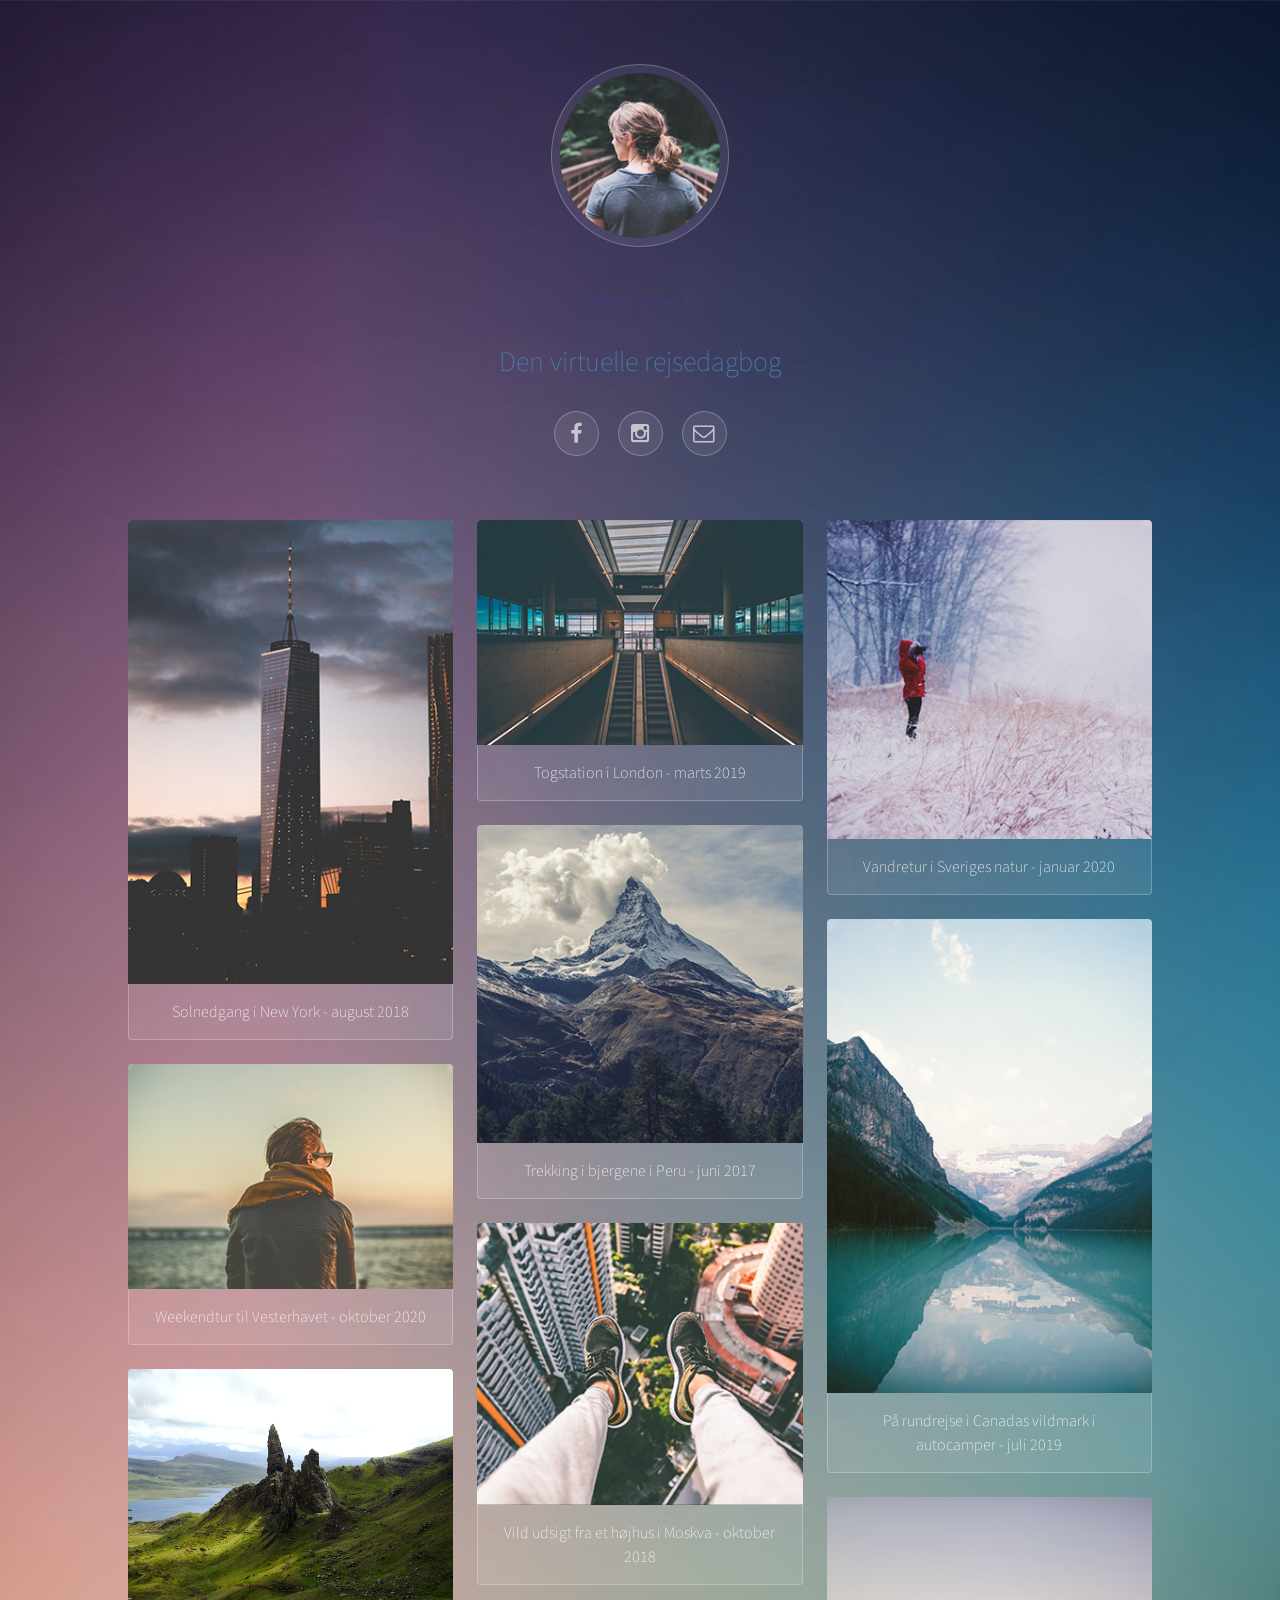
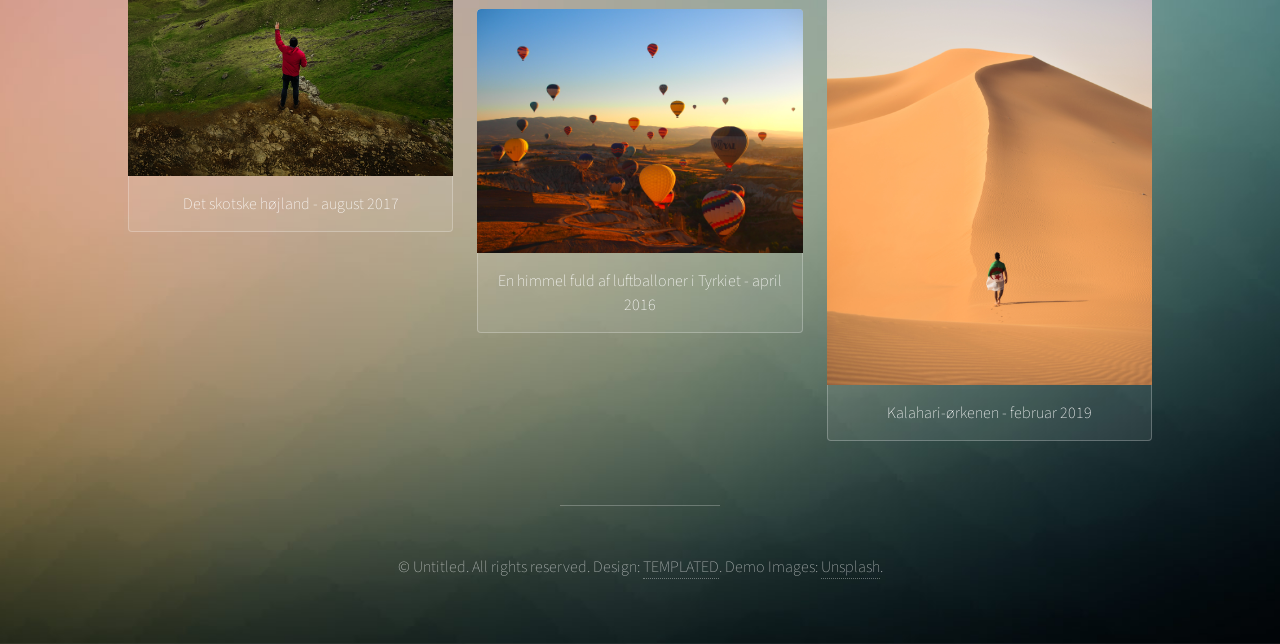
==== commit 73eb1ed2: "sgsgre" ====
--- a/index.html
+++ b/index.html
@@ -20,7 +20,7 @@
 					<header id="header">
 						<span class="avatar"><img src="images/avatar.jpg" alt="" /></span>
 
-						<h2 style="color:CadetBlue;">Velkommen til</h2>
+						<h2 style="color:DarkSlateBlue;">Velkommen til</h2>
 
 						<h1 style="color:SteelBlue;">Den virtuelle rejsedagbog</h1>
 						<ul class="icons">
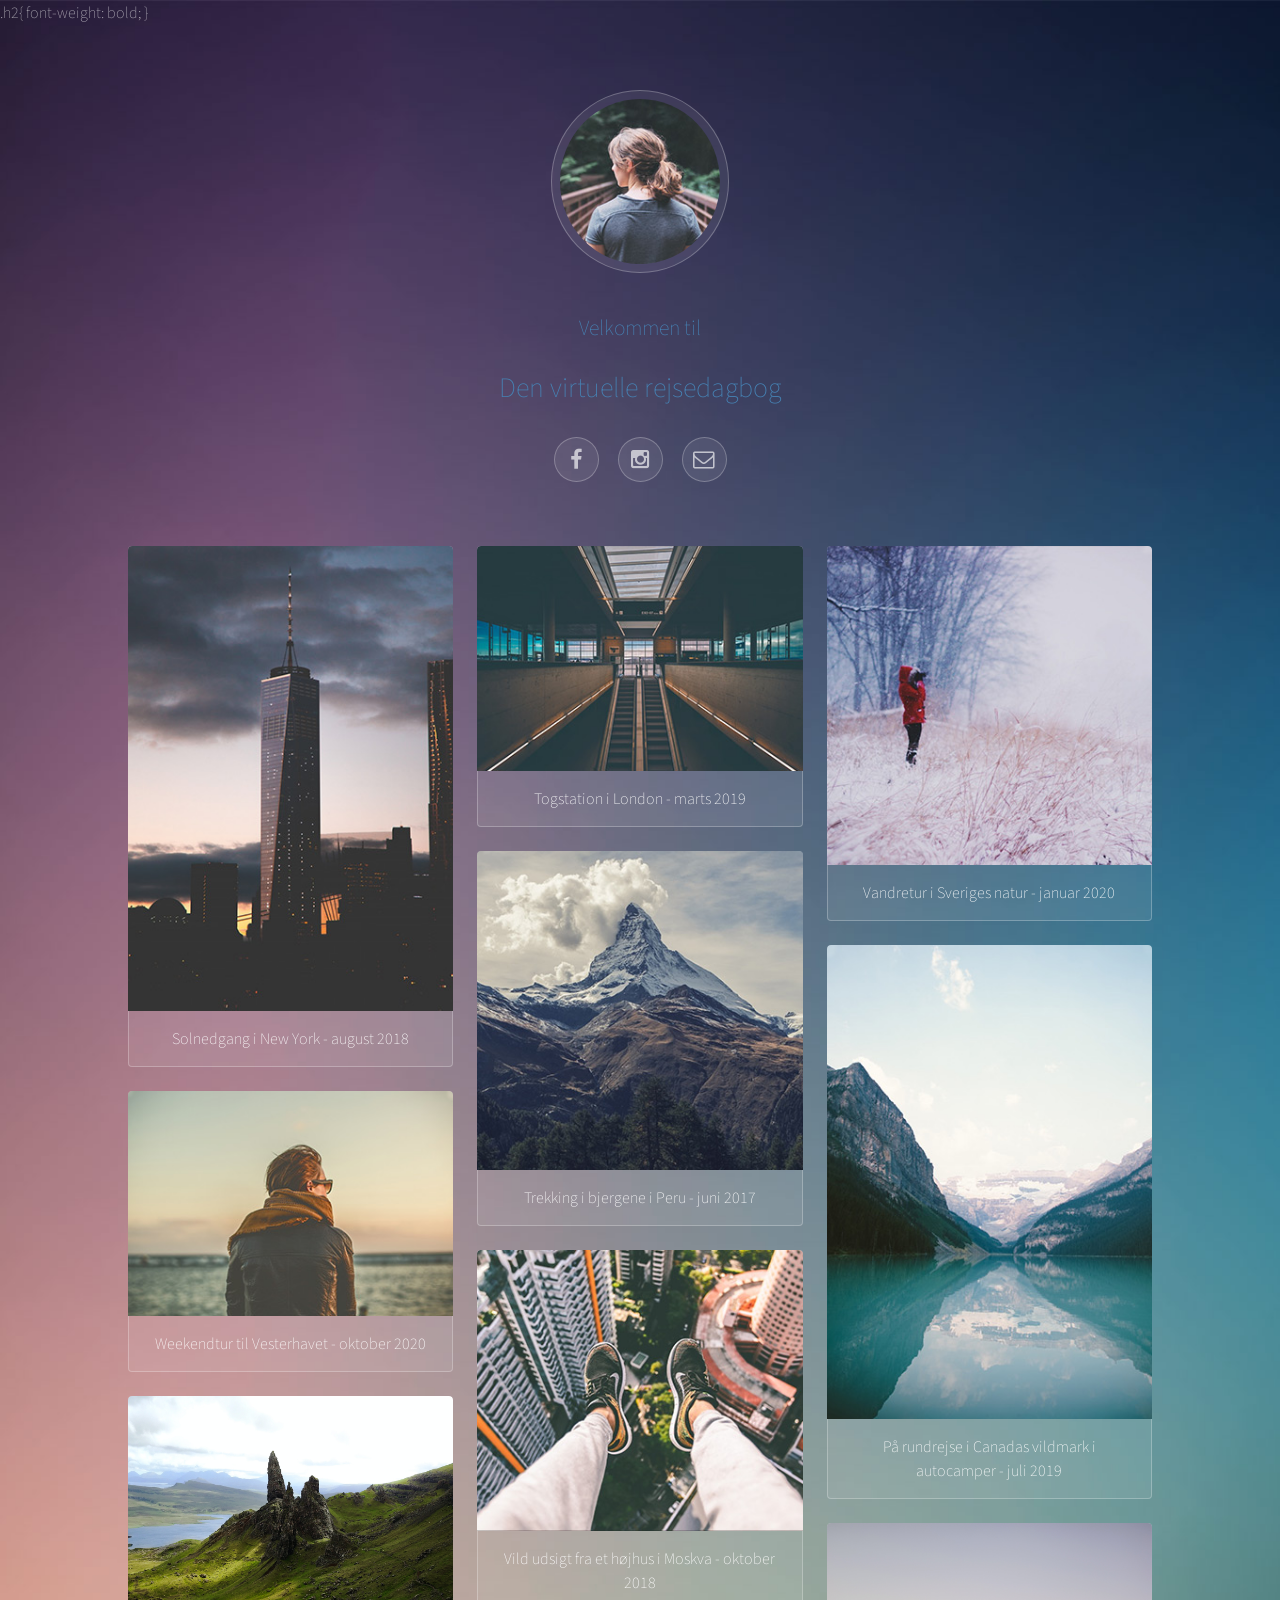
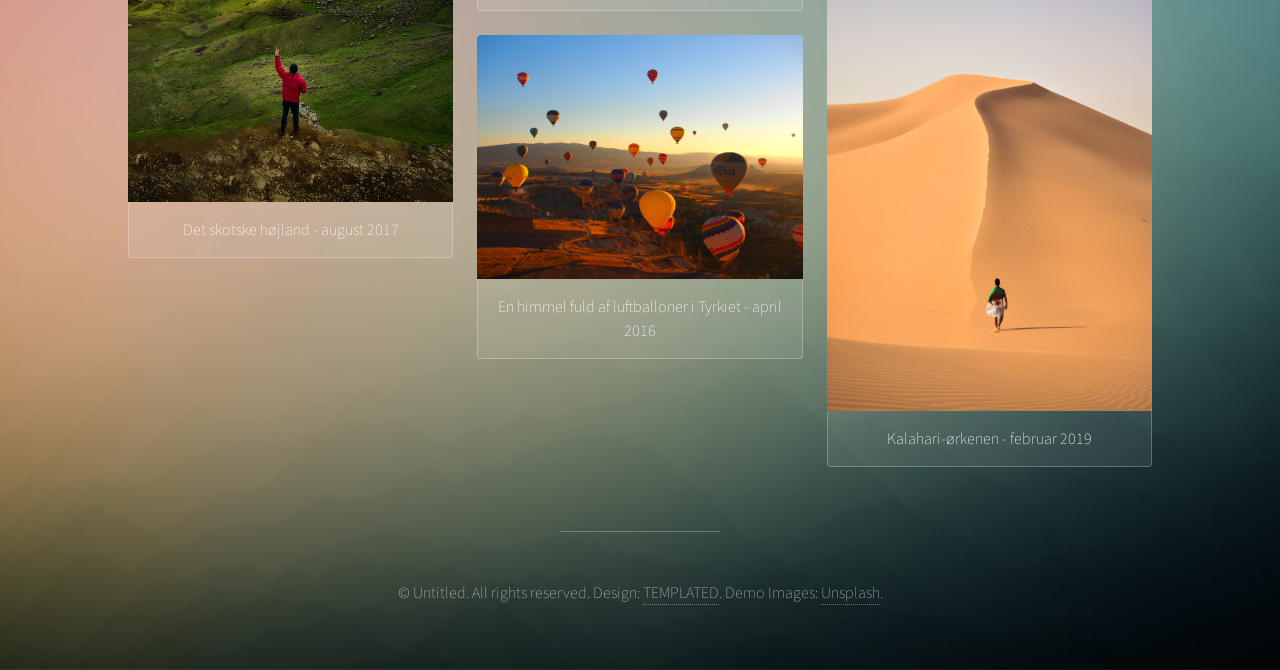
==== commit 4d518d57: "jk" ====
--- a/index.html
+++ b/index.html
@@ -10,6 +10,9 @@
 		<meta charset="utf-8" />
 		<meta name="viewport" content="width=device-width, initial-scale=1" />
 		<link rel="stylesheet" href="assets/css/main.css" />
+		.h2{
+			font-weight: bold;
+		}
 	</head>
 	<body>
 
@@ -20,7 +23,7 @@
 					<header id="header">
 						<span class="avatar"><img src="images/avatar.jpg" alt="" /></span>
 
-						<h2 style="color:DarkSlateBlue;">Velkommen til</h2>
+						<h2 style="color:SteelBlue;">Velkommen til</h2>
 
 						<h1 style="color:SteelBlue;">Den virtuelle rejsedagbog</h1>
 						<ul class="icons">
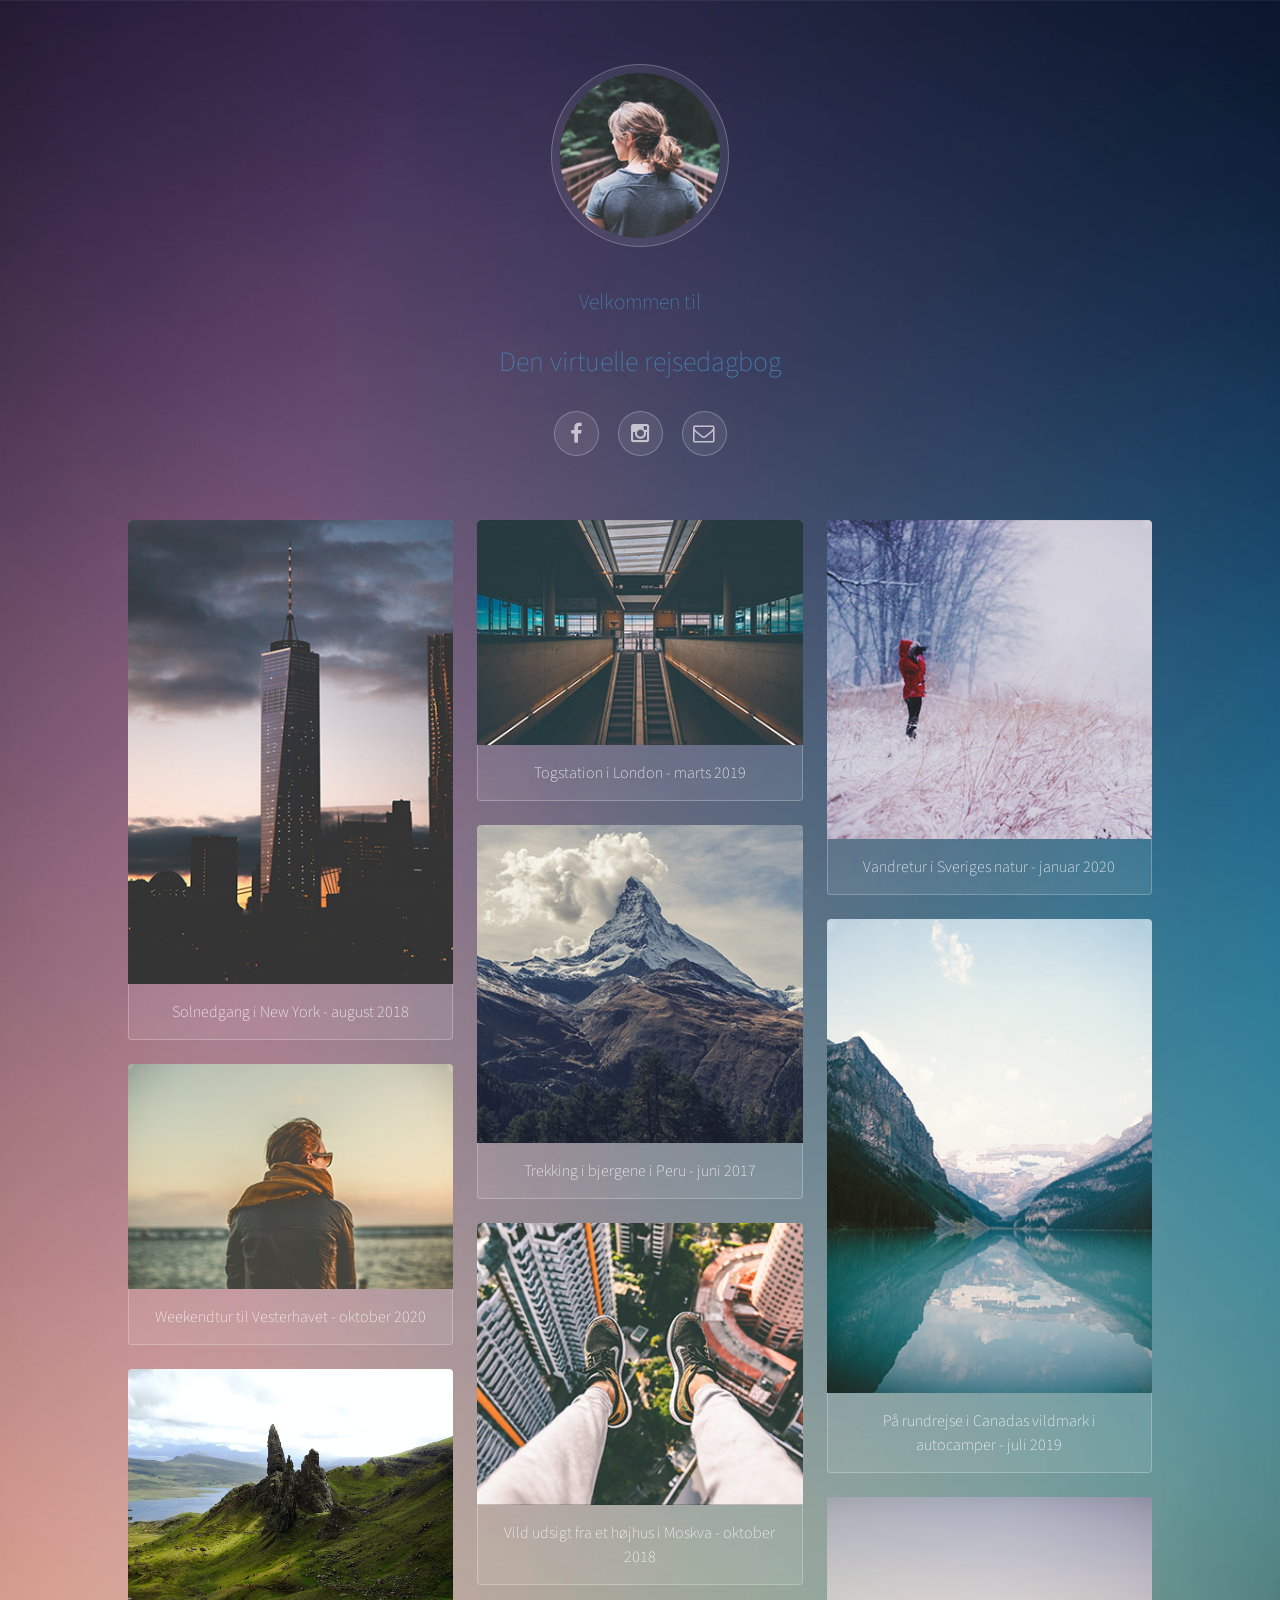
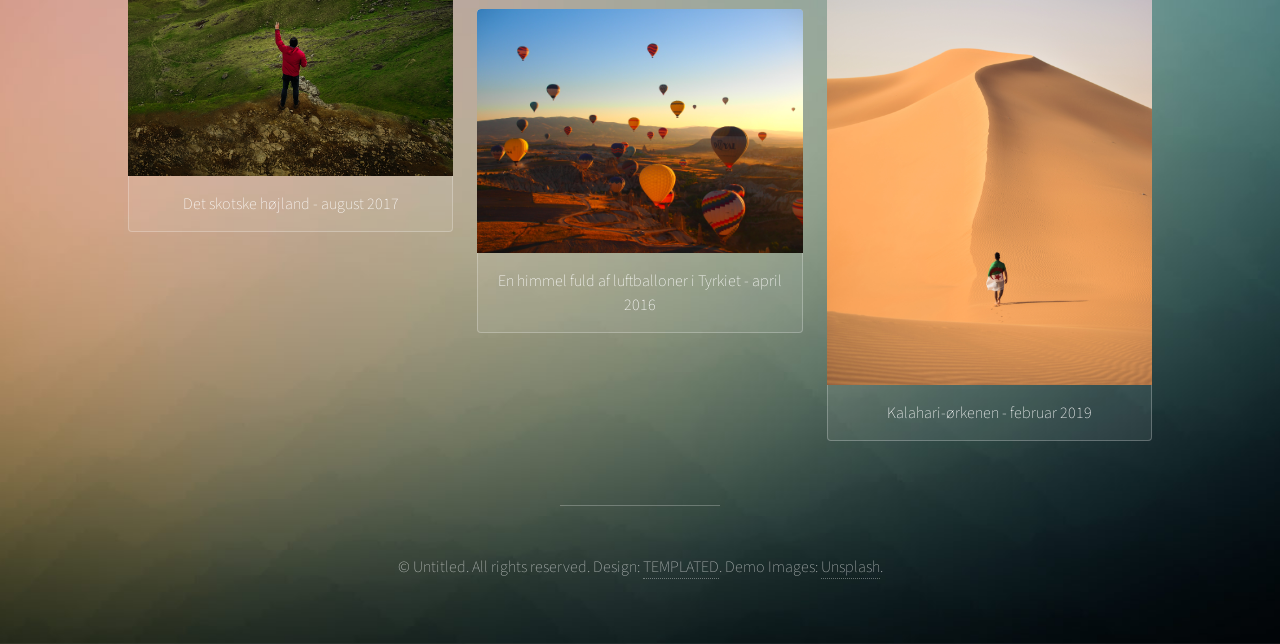
==== commit 2b2b0b1a: "hgf" ====
--- a/index.html
+++ b/index.html
@@ -10,9 +10,6 @@
 		<meta charset="utf-8" />
 		<meta name="viewport" content="width=device-width, initial-scale=1" />
 		<link rel="stylesheet" href="assets/css/main.css" />
-		.h2{
-			font-weight: bold;
-		}
 	</head>
 	<body>
 
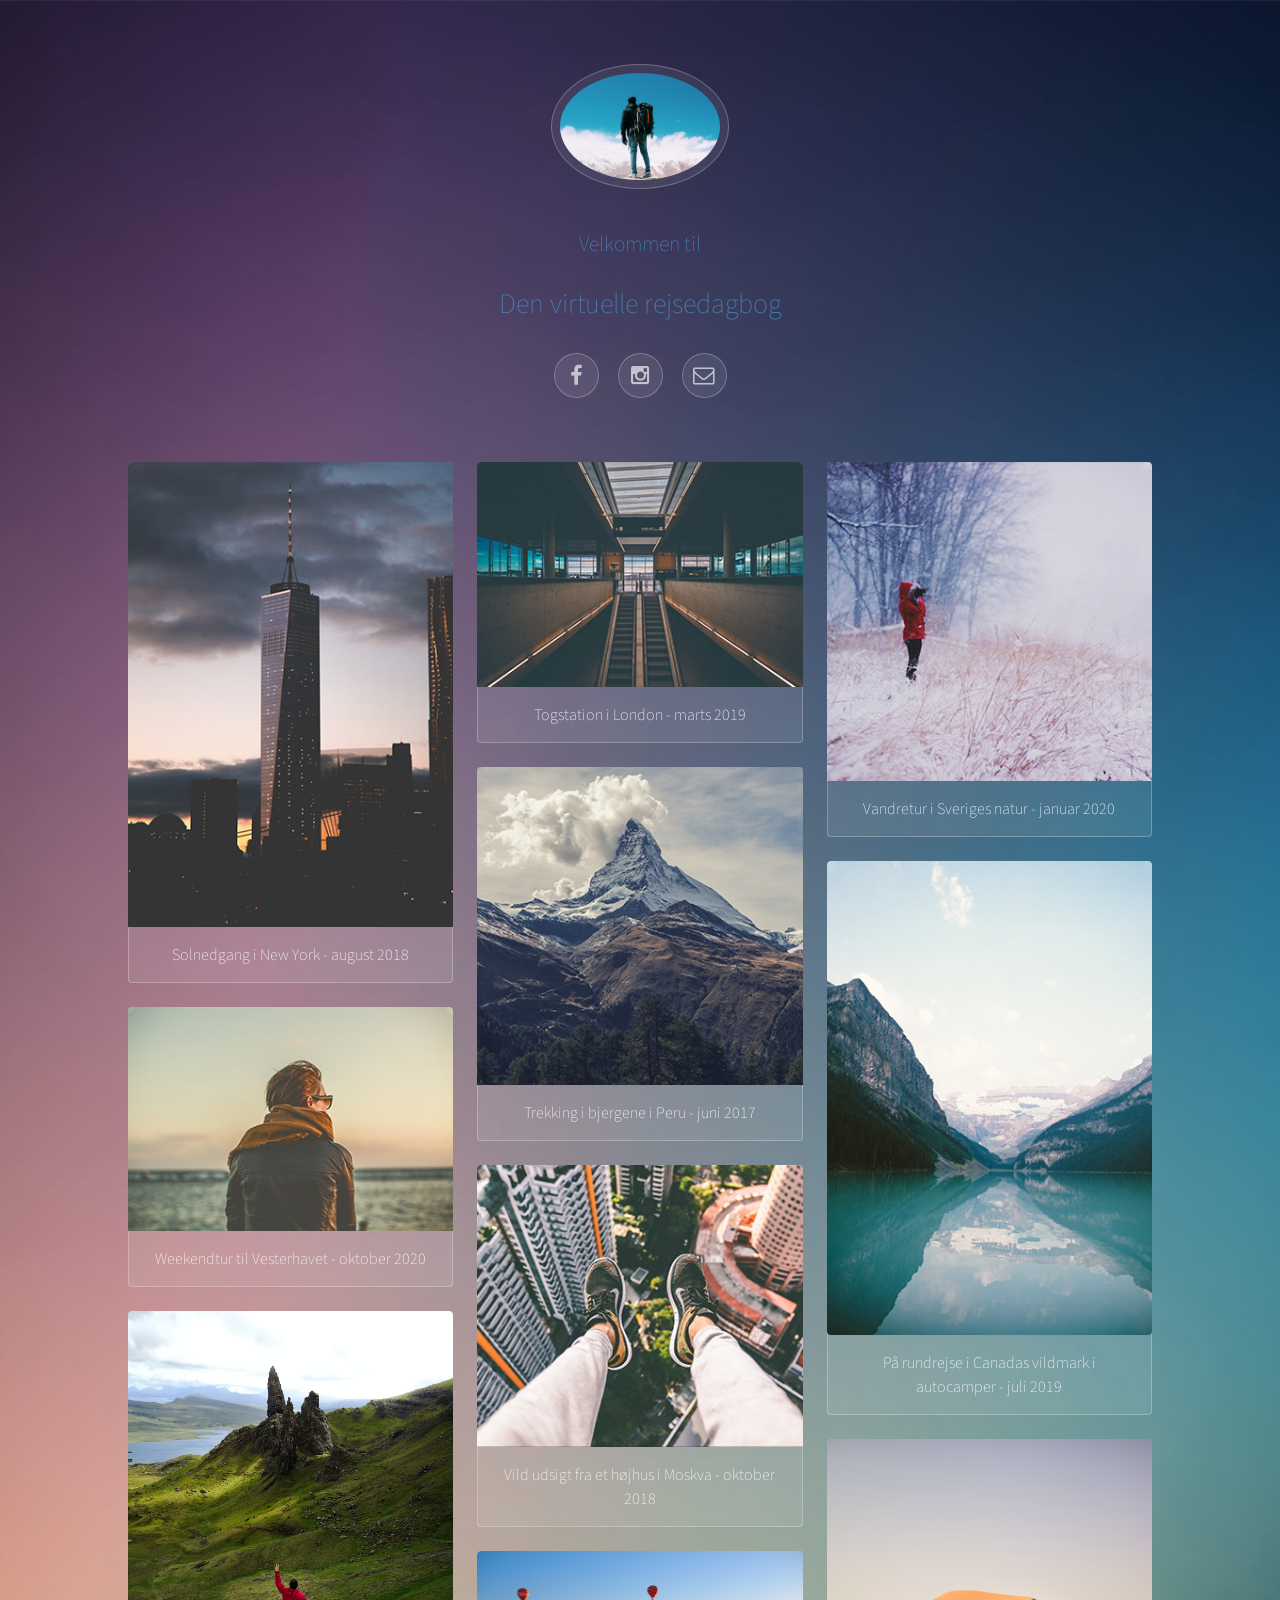
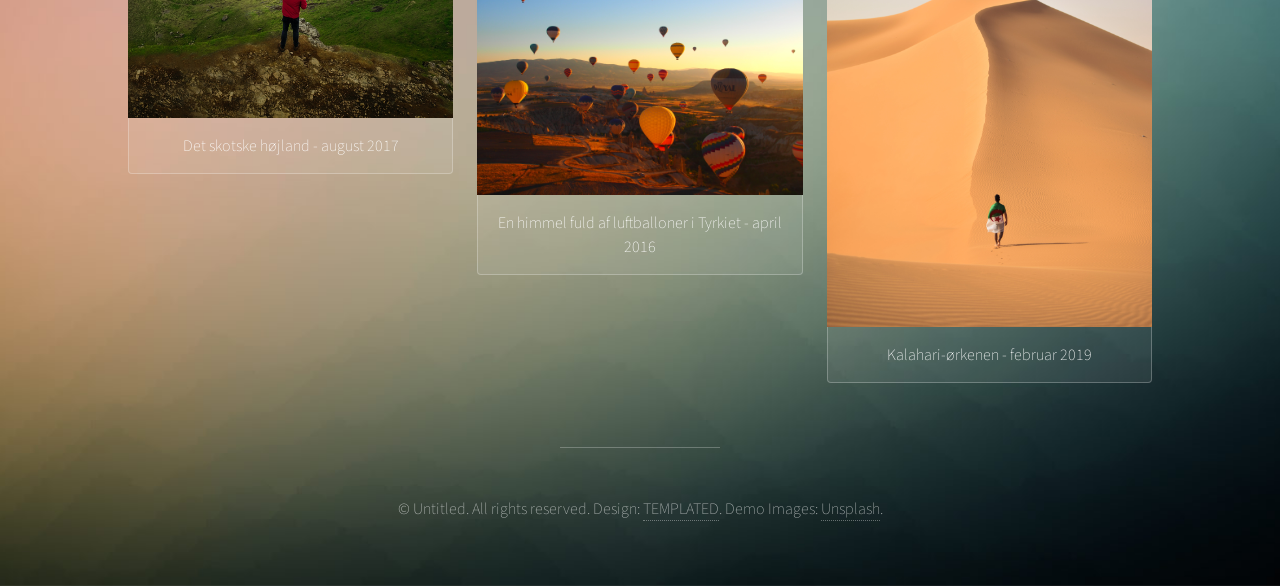
==== commit d11102f7: "fhg" ====
--- a/index.html
+++ b/index.html
@@ -18,14 +18,14 @@
 
 				<!-- Header -->
 					<header id="header">
-						<span class="avatar"><img src="images/avatar.jpg" alt="" /></span>
+						<span class="avatar"><img src="images/nn.jpg" alt="" /></span>
 
 						<h2 style="color:SteelBlue;">Velkommen til</h2>
 
 						<h1 style="color:SteelBlue;">Den virtuelle rejsedagbog</h1>
 						<ul class="icons">
-							<li><a href="#" class="icon style2 fa-facebook"><span class="label">Facebook</span></a></li>
-							<li><a href="#" class="icon style2 fa-instagram"><span class="label">Instagram</span></a></li>
+							<li><a href="https://www.facebook.com/heidi.f.pedersen.3/" target="_blank" class="icon style2 fa-facebook"><span class="label">Facebook</span></a></li>
+							<li><a href="https://www.instagram.com/heidiflindtpedersen/" target="_blank" class="icon style2 fa-instagram"><span class="label">Instagram</span></a></li>
 							<li><a href="#" class="icon style2 fa-envelope-o"><span class="label">Email</span></a></li>
 						</ul>
 					</header>
@@ -74,7 +74,7 @@
 										<img src="images/thumbs/06.jpg" alt="" />
 										<h3>Vandretur i Sveriges natur - januar 2020</h3>
 									</a>
-									<a href="images/fulls/07.jpg">
+									<a href="Canada.html" class="image featured">
 										<img src="images/thumbs/07.jpg" alt="" />
 										<h3>På rundrejse i Canadas vildmark i autocamper - juli 2019</h3>
 									</a>
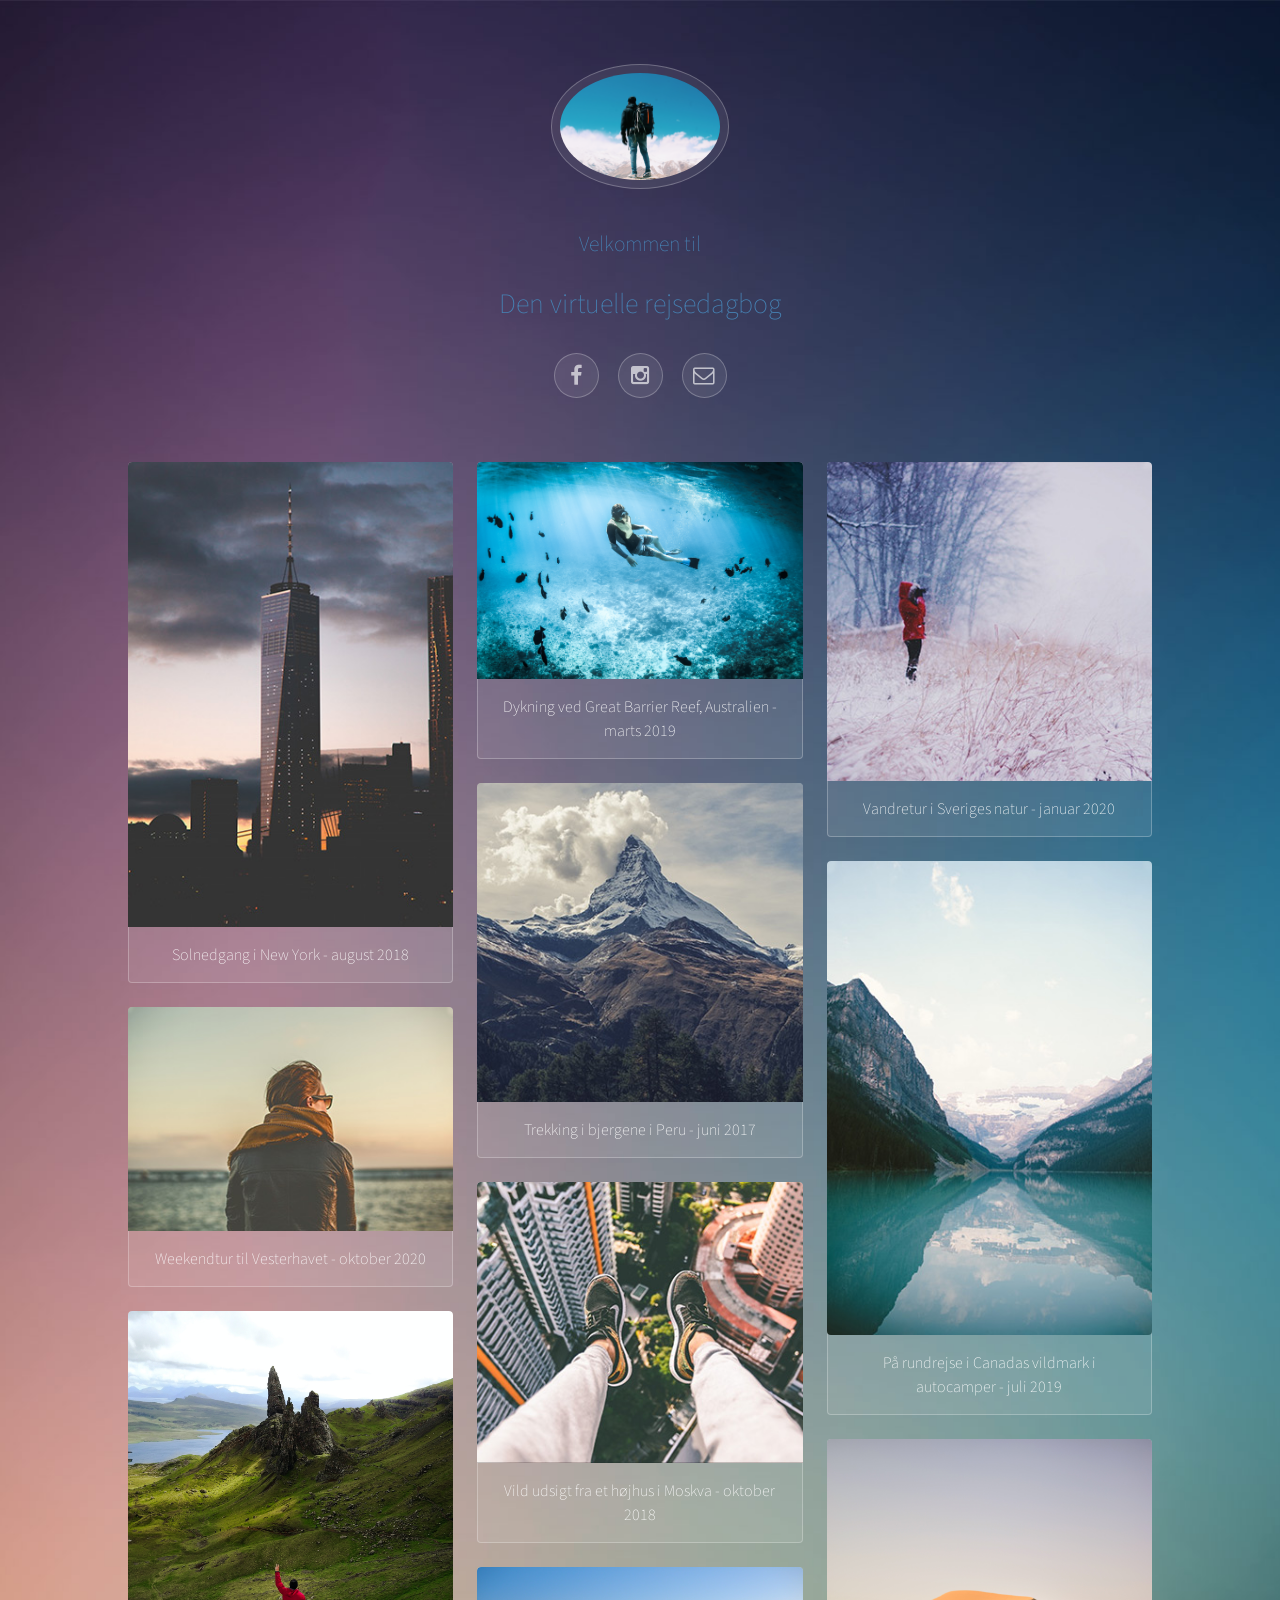
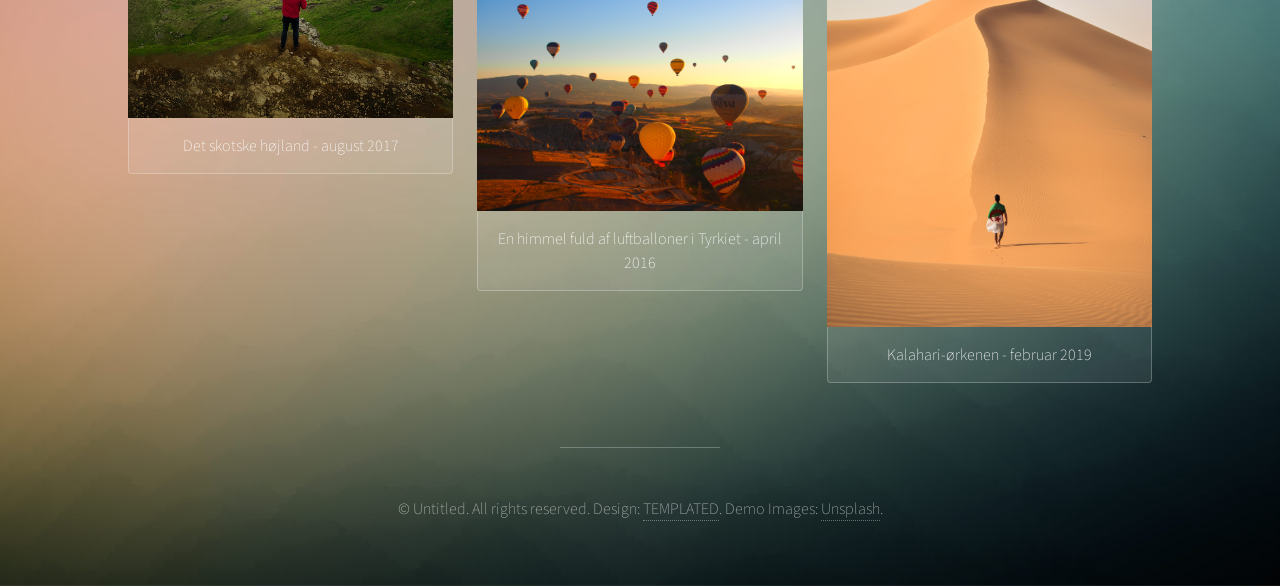
==== commit 5b076c0b: "fdgh" ====
--- a/index.html
+++ b/index.html
@@ -52,9 +52,9 @@
 									</a>
 								</div>
 								<div>
-									<a href="images/fulls/03.jpg">
-										<img src="images/thumbs/03.jpg" alt="" />
-										<h3>Togstation i London - marts 2019</h3>
+									<a href="images/fulls/11.jpg">
+										<img src="images/thumbs/11.jpg" alt="" />
+										<h3>Dykning ved Great Barrier Reef, Australien - marts 2019</h3>
 									</a>
 									<a href="images/fulls/04.jpg">
 										<img src="images/thumbs/04.jpg" alt="" />
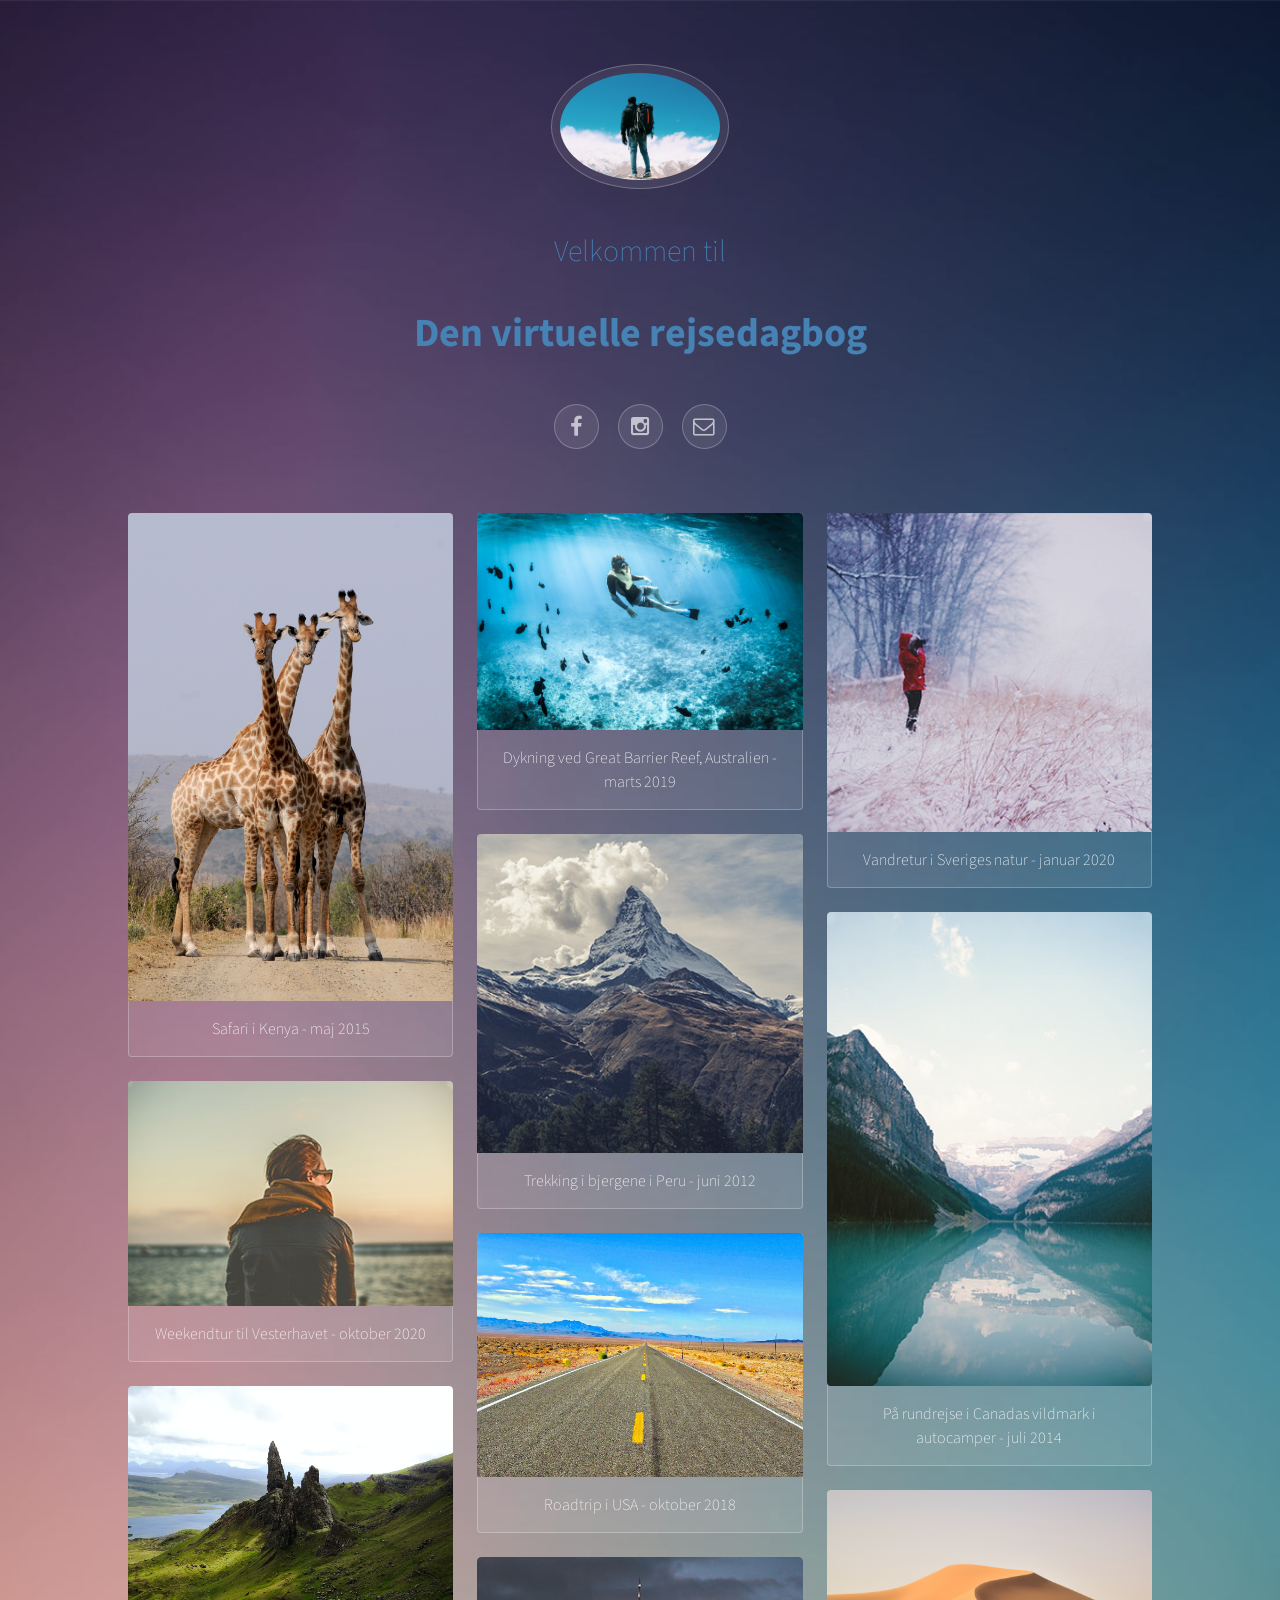
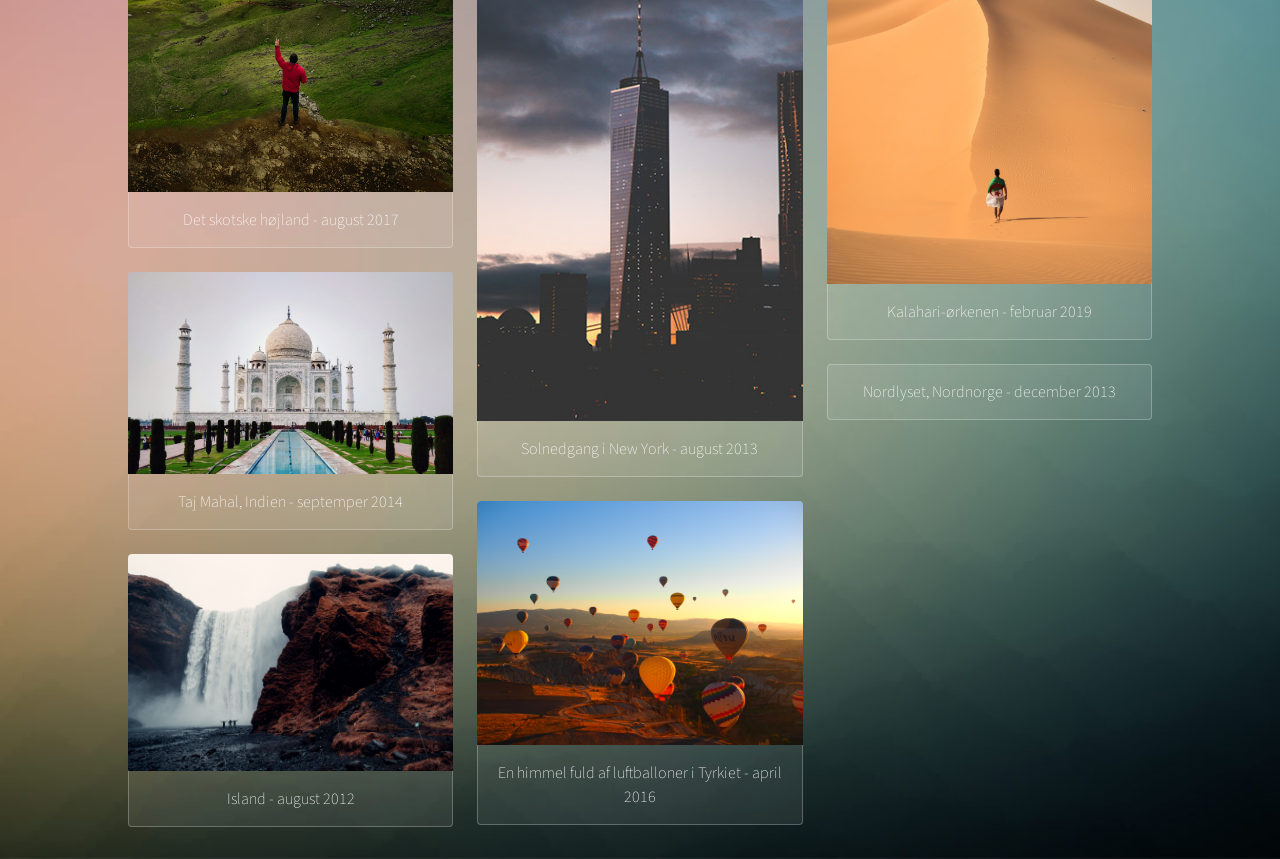
==== commit 019f8763: "ny" ====
--- a/index.html
+++ b/index.html
@@ -26,7 +26,7 @@
 						<ul class="icons">
 							<li><a href="https://www.facebook.com/heidi.f.pedersen.3/" target="_blank" class="icon style2 fa-facebook"><span class="label">Facebook</span></a></li>
 							<li><a href="https://www.instagram.com/heidiflindtpedersen/" target="_blank" class="icon style2 fa-instagram"><span class="label">Instagram</span></a></li>
-							<li><a href="#" class="icon style2 fa-envelope-o"><span class="label">Email</span></a></li>
+							<li><a href="mailto:someone@example.com" class="icon style2 fa-envelope-o"><span class="label">Email</span></a></li>
 						</ul>
 					</header>
 
@@ -36,10 +36,9 @@
 						<!-- Thumbnails -->
 							<section class="thumbnails">
 								<div>
-									<a href="images/fulls/01.jpg">
-										<img src="images/thumbs/01.jpg" alt="" />
-										<h3>Solnedgang i New York - august 2018</h3>
-
+									<a href="images/fulls/13.jpg">
+										<img src="images/thumbs/13.jpg" alt="" />
+										<h3>Safari i Kenya - maj 2015</h3>
 									</a>
 									<a href="images/fulls/02.jpg">
 										<img src="images/thumbs/02.jpg" alt="" />
@@ -48,8 +47,16 @@
 									<a href="images/fulls/08.jpg">
 										<img src="images/thumbs/08.jpg" alt="" />
 										<h3>Det skotske højland - august 2017</h3>
+									</a>
+									<a href="images/fulls/14.jpg">
+										<img src="images/thumbs/14.jpg" alt="" />
+										<h3>Taj Mahal, Indien - septemper 2014</h3>
+									</a>
+									<a href="images/fulls/16.jpg">
+										<img src="images/thumbs/16.jpg" alt="" />
+										<h3>Island - august 2012</h3>
+									</a>
 
-									</a>
 								</div>
 								<div>
 									<a href="images/fulls/11.jpg">
@@ -58,11 +65,15 @@
 									</a>
 									<a href="images/fulls/04.jpg">
 										<img src="images/thumbs/04.jpg" alt="" />
-										<h3>Trekking i bjergene i Peru - juni 2017</h3>
+										<h3>Trekking i bjergene i Peru - juni 2012</h3>
 									</a>
-									<a href="images/fulls/05.jpg">
-										<img src="images/thumbs/05.jpg" alt="" />
-										<h3>Vild udsigt fra et højhus i Moskva - oktober 2018</h3>
+									<a href="images/fulls/12.jpg">
+										<img src="images/thumbs/12.jpg" alt="" />
+										<h3>Roadtrip i USA - oktober 2018</h3>
+									</a>
+									<a href="images/fulls/01.jpg">
+										<img src="images/thumbs/01.jpg" alt="" />
+										<h3>Solnedgang i New York - august 2013</h3>
 									</a>
 									<a href="images/fulls/10.jpg">
 										<img src="images/thumbs/10.jpg" alt="" />
@@ -76,11 +87,15 @@
 									</a>
 									<a href="Canada.html" class="image featured">
 										<img src="images/thumbs/07.jpg" alt="" />
-										<h3>På rundrejse i Canadas vildmark i autocamper - juli 2019</h3>
+										<h3>På rundrejse i Canadas vildmark i autocamper - juli 2014</h3>
 									</a>
 									<a href="images/fulls/09.jpg">
 										<img src="images/thumbs/09.jpg" alt="" />
 										<h3>Kalahari-ørkenen - februar 2019</h3>
+									</a>
+									<a href="images/fulls/15.jpg">
+										<img src="images/thumbs/15.jpg" alt="" />
+										<h3>Nordlyset, Nordnorge - december 2013</h3>
 									</a>
 								</div>
 							</section>
@@ -88,9 +103,7 @@
 					</section>
 
 				<!-- Footer -->
-					<footer id="footer">
-						<p>&copy; Untitled. All rights reserved. Design: <a href="http://templated.co">TEMPLATED</a>. Demo Images: <a href="http://unsplash.com">Unsplash</a>.</p>
-					</footer>
+
 
 			</div>
 
--- a/assets/css/main.css
+++ b/assets/css/main.css
@@ -2635,4 +2635,15 @@
 				padding: 2em 0 2em 0;
 			}
 
-		}+			h1 {
+  font-weight: bold;
+}
+h1 {
+  font-size: 40px;
+}
+h2 {
+  font-size: 30px;
+
+
+
+		}
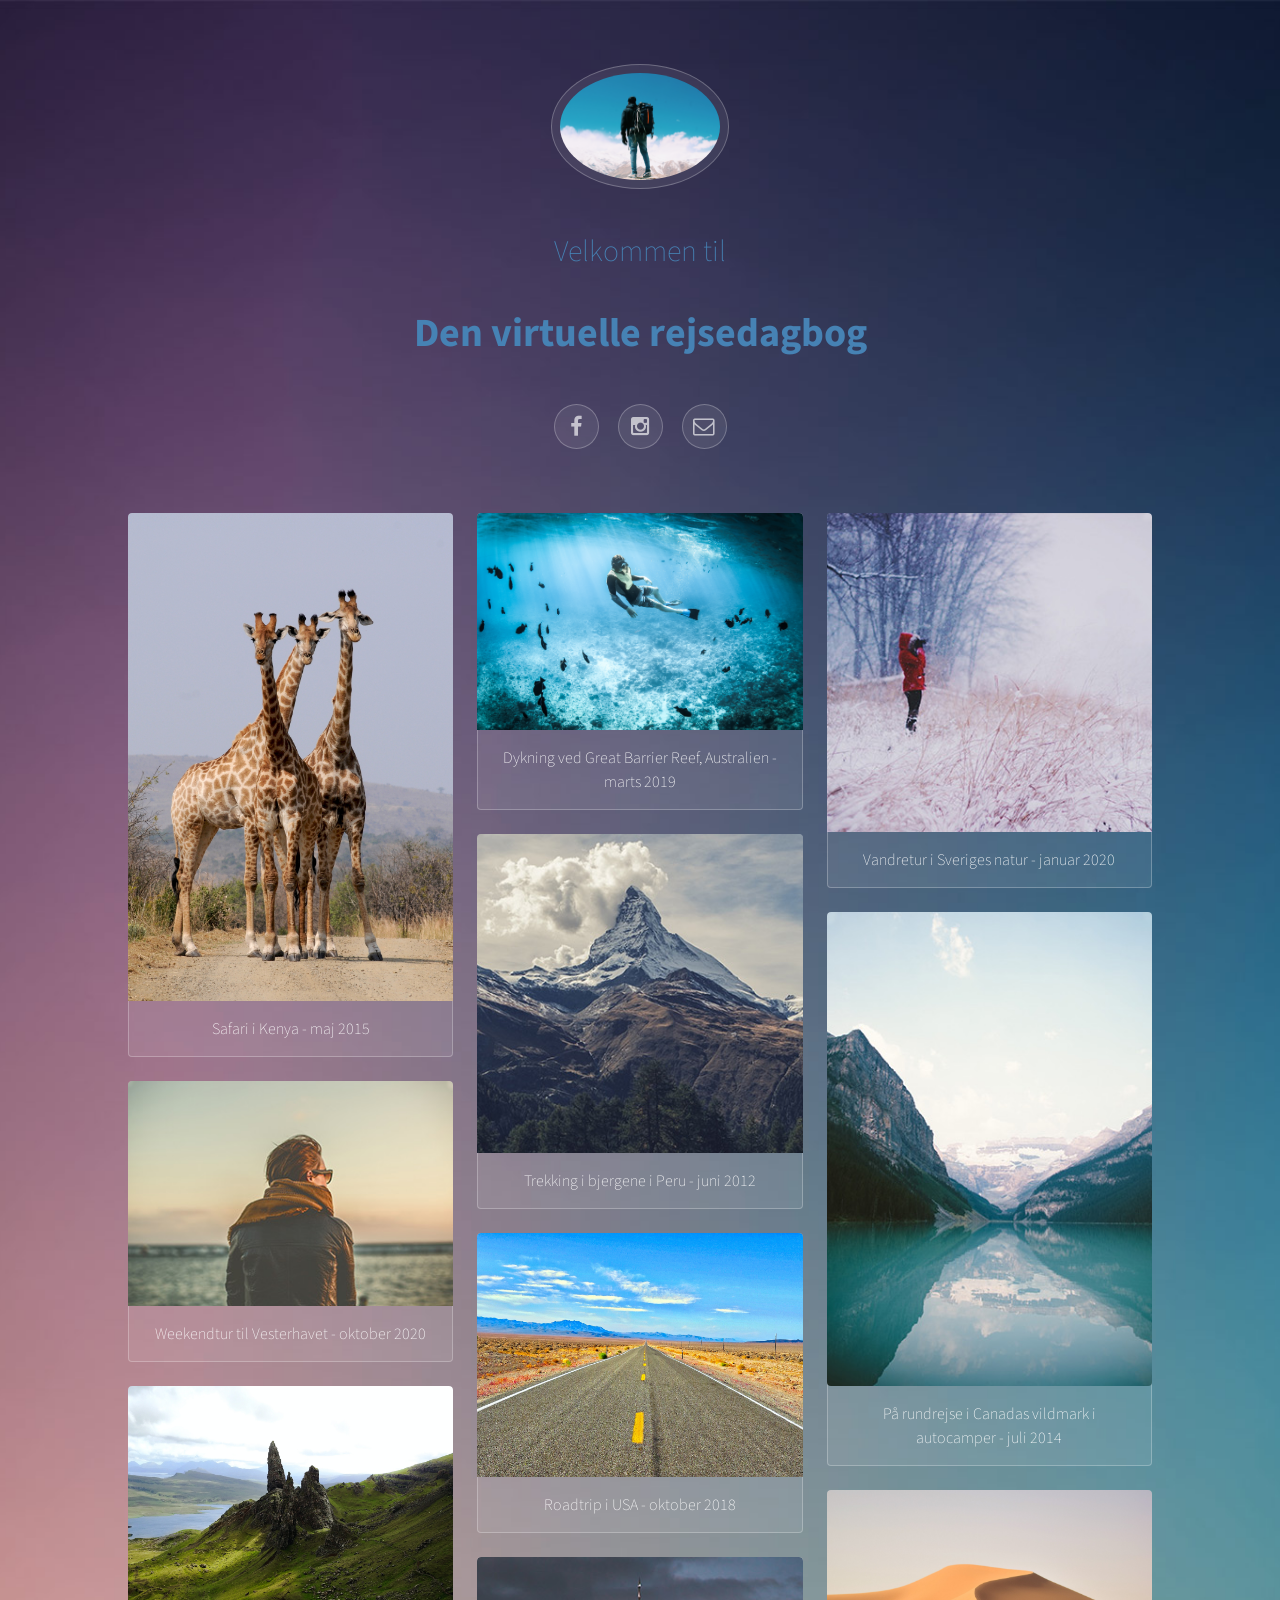
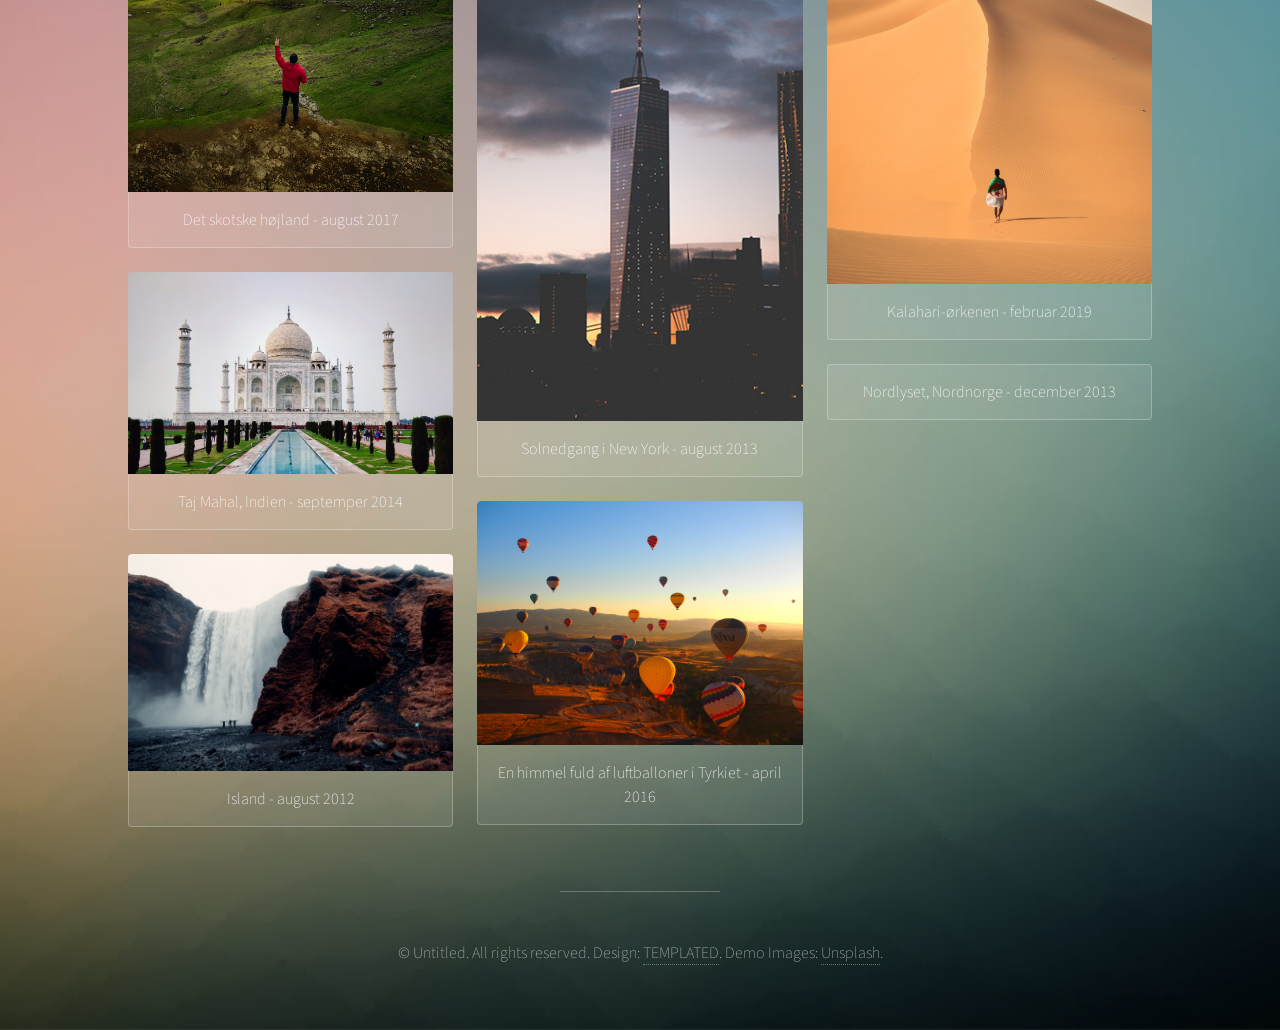
==== commit e1f1989f: "ghdffg" ====
--- a/index.html
+++ b/index.html
@@ -113,5 +113,8 @@
 			<script src="assets/js/skel.min.js"></script>
 			<script src="assets/js/main.js"></script>
 
+			<footer id="footer">
+									<p>&copy; Untitled. All rights reserved. Design: <a href="http://templated.co">TEMPLATED</a>. Demo Images: <a href="http://unsplash.com">Unsplash</a>.</p>
+								</footer>
 	</body>
 </html>
